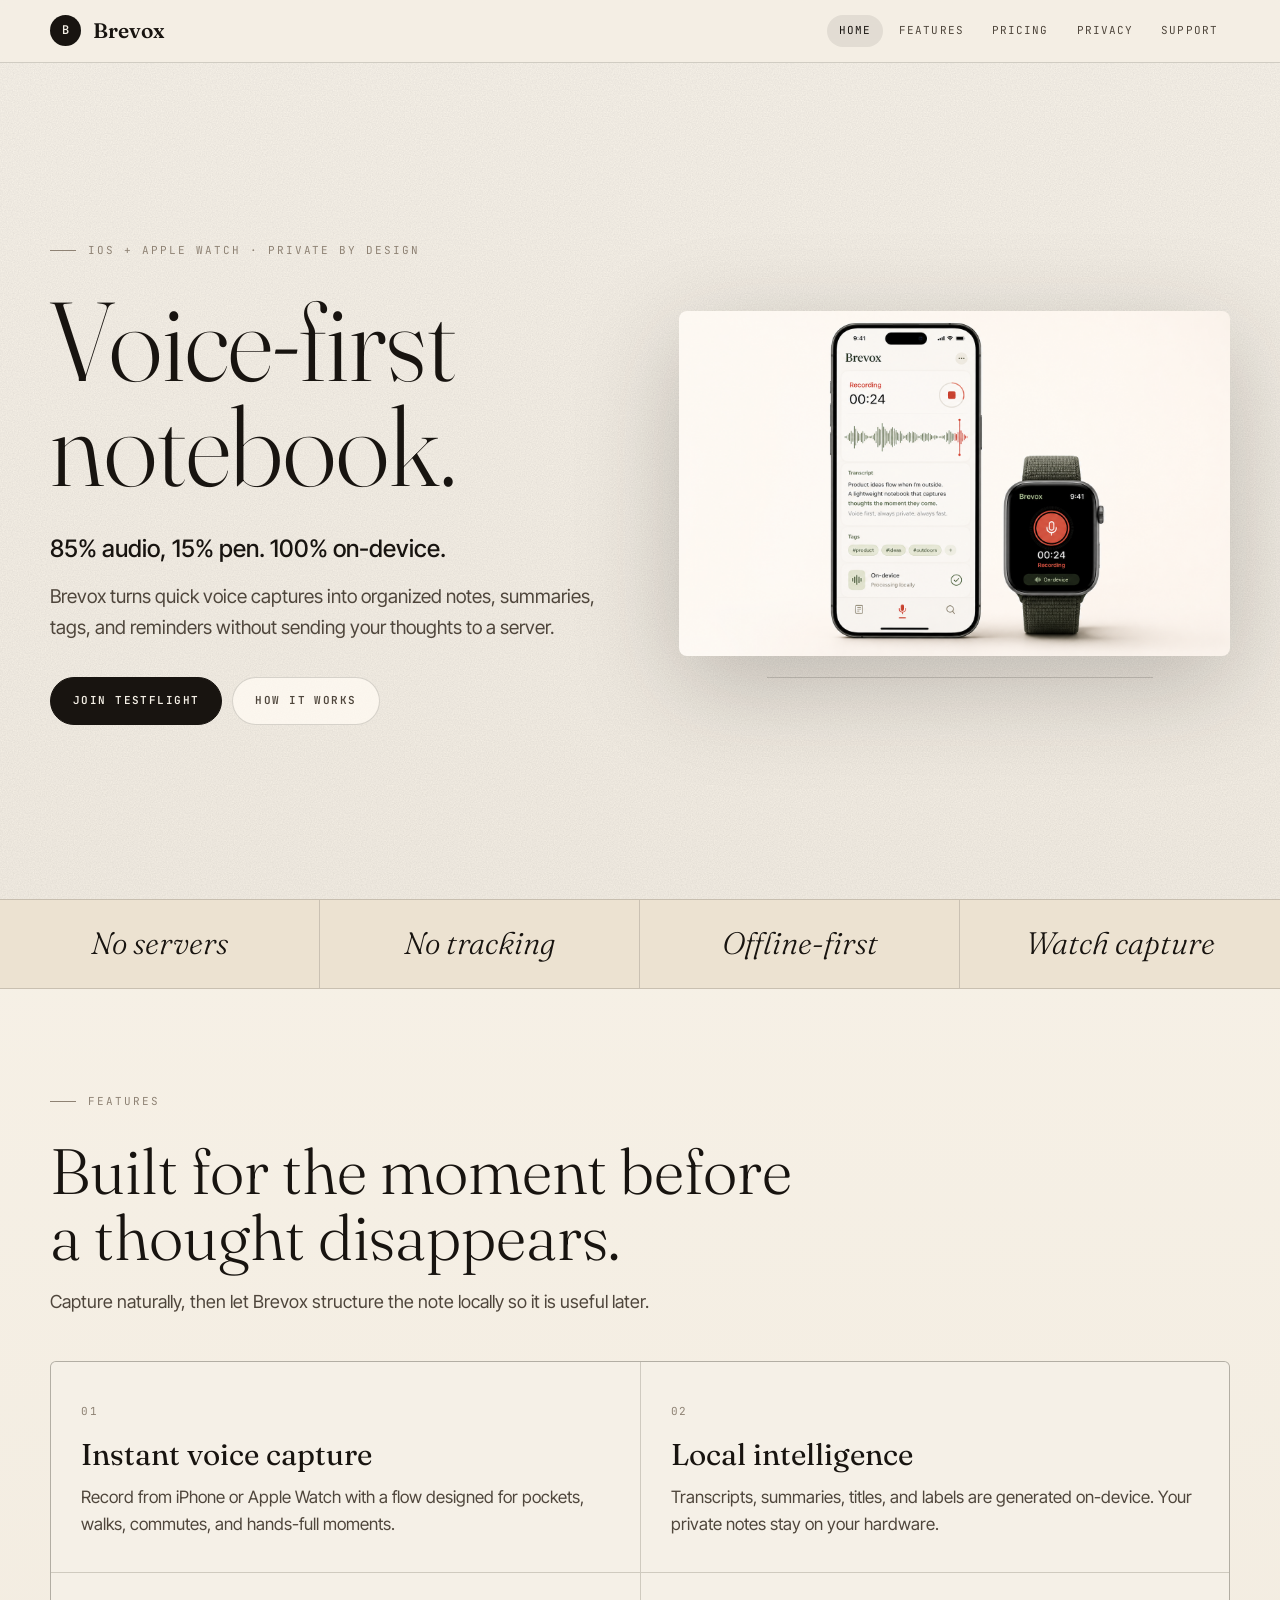
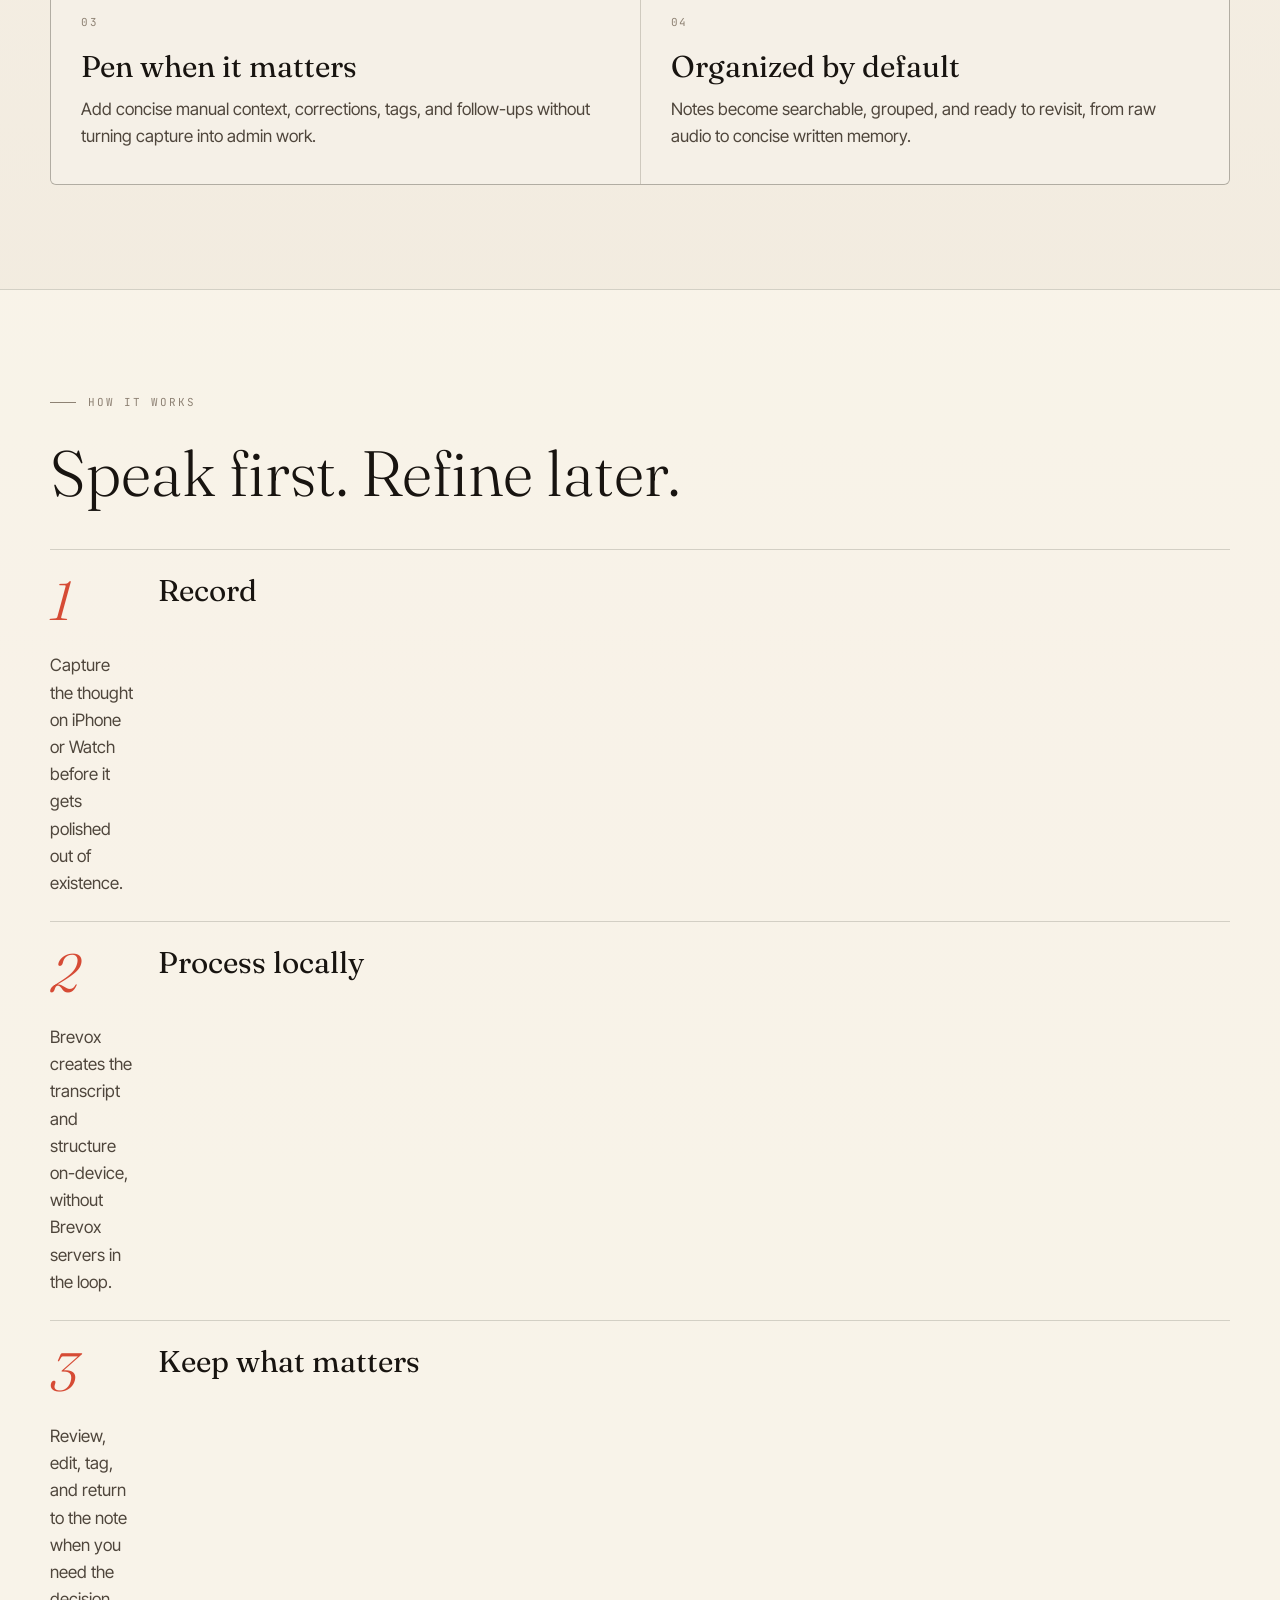
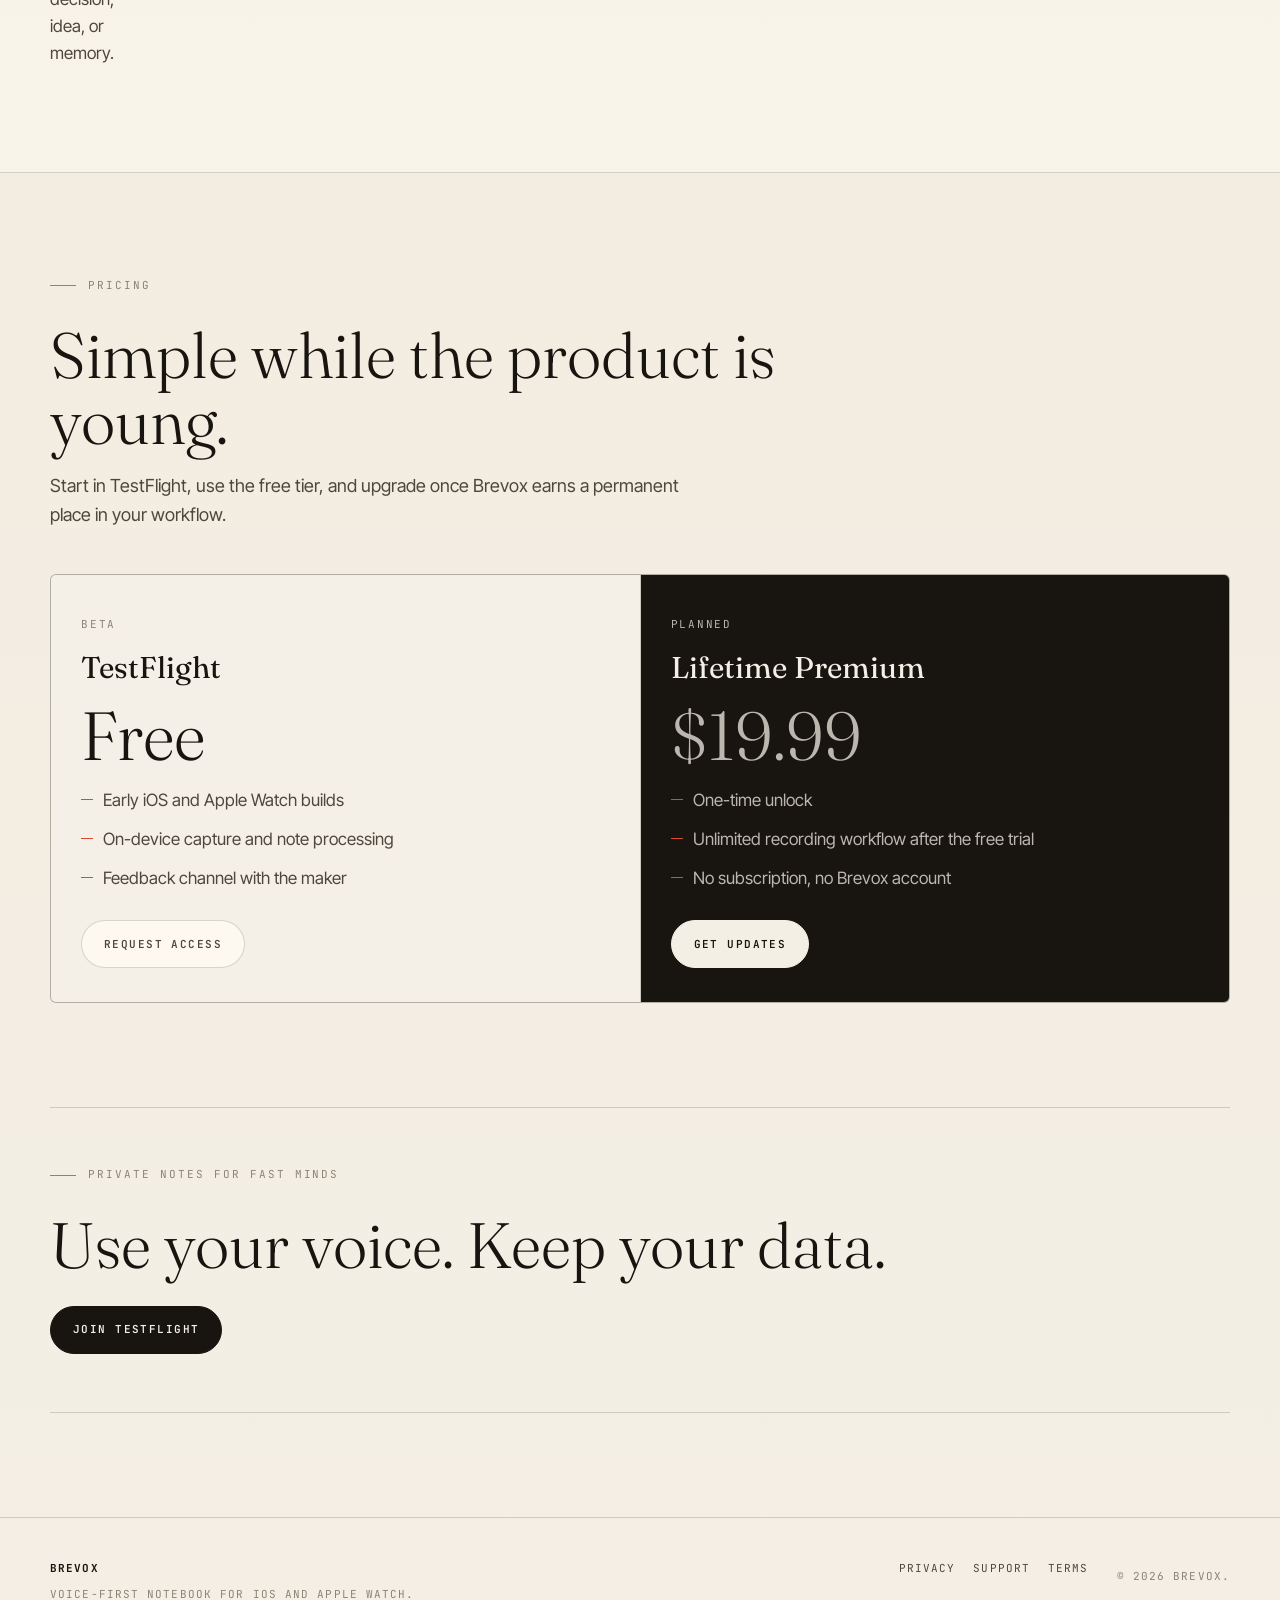
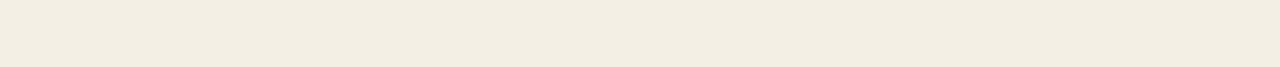
==== index.html @ a5bdf83d "chore(site): initial static landing Add the GitHub Pages landing site for Brevox with home, privacy," ====
<!doctype html>
<html lang="en">
  <head>
    <meta charset="utf-8">
    <meta name="viewport" content="width=device-width, initial-scale=1">
    <title>Brevox - Voice-first notebook</title>
    <meta name="description" content="Brevox is an iOS and Apple Watch voice-first notebook: 85% audio, 15% pen, 100% on-device.">
    <meta property="og:title" content="Brevox - Voice-first notebook">
    <meta property="og:description" content="85% audio, 15% pen. 100% on-device.">
    <meta property="og:type" content="website">
    <meta property="og:image" content="public/images/brevox-device-mockup.png">
    <link rel="stylesheet" href="assets/style.css">
  </head>
  <body>
    <header class="topbar" data-reveal>
      <a class="brand" href="./" aria-label="Brevox home">
        <span class="brand-mark">B</span>
        <span>Brevox</span>
      </a>
      <button class="menu-toggle" type="button" aria-label="Open menu" aria-expanded="false" data-menu-toggle>
        <span></span>
      </button>
      <nav class="topnav" data-nav aria-label="Primary navigation">
        <a class="active" href="./">Home</a>
        <a href="#features">Features</a>
        <a href="#pricing">Pricing</a>
        <a href="privacy/">Privacy</a>
        <a href="support/">Support</a>
      </nav>
    </header>

    <main>
      <section class="hero">
        <div class="hero-copy" data-reveal>
          <p class="eyebrow">iOS + Apple Watch &middot; Private by design</p>
          <h1>Voice-first notebook.</h1>
          <p class="hero-lede">85% audio, 15% pen. 100% on-device.</p>
          <p class="hero-text">Brevox turns quick voice captures into organized notes, summaries, tags, and reminders without sending your thoughts to a server.</p>
          <div class="cta-row">
            <a class="button primary" href="mailto:rrojo.va@gmail.com?subject=Brevox%20TestFlight%20access">Join TestFlight</a>
            <a class="button secondary" href="#how-it-works">How it works</a>
          </div>
        </div>
        <div class="hero-visual" data-reveal>
          <img src="public/images/brevox-device-mockup.png" alt="Brevox iPhone and Apple Watch interface preview">
        </div>
      </section>

      <section class="trust-strip" aria-label="Brevox principles" data-reveal>
        <span>No servers</span>
        <span>No tracking</span>
        <span>Offline-first</span>
        <span>Watch capture</span>
      </section>

      <section class="section" id="features">
        <div class="section-heading" data-reveal>
          <p class="eyebrow">Features</p>
          <h2>Built for the moment before a thought disappears.</h2>
          <p>Capture naturally, then let Brevox structure the note locally so it is useful later.</p>
        </div>
        <div class="feature-grid">
          <article class="feature-card" data-reveal>
            <span class="card-number">01</span>
            <h3>Instant voice capture</h3>
            <p>Record from iPhone or Apple Watch with a flow designed for pockets, walks, commutes, and hands-full moments.</p>
          </article>
          <article class="feature-card" data-reveal>
            <span class="card-number">02</span>
            <h3>Local intelligence</h3>
            <p>Transcripts, summaries, titles, and labels are generated on-device. Your private notes stay on your hardware.</p>
          </article>
          <article class="feature-card" data-reveal>
            <span class="card-number">03</span>
            <h3>Pen when it matters</h3>
            <p>Add concise manual context, corrections, tags, and follow-ups without turning capture into admin work.</p>
          </article>
          <article class="feature-card" data-reveal>
            <span class="card-number">04</span>
            <h3>Organized by default</h3>
            <p>Notes become searchable, grouped, and ready to revisit, from raw audio to concise written memory.</p>
          </article>
        </div>
      </section>

      <section class="section band" id="how-it-works">
        <div class="section-heading" data-reveal>
          <p class="eyebrow">How it works</p>
          <h2>Speak first. Refine later.</h2>
        </div>
        <div class="steps">
          <article class="step" data-reveal>
            <span>1</span>
            <h3>Record</h3>
            <p>Capture the thought on iPhone or Watch before it gets polished out of existence.</p>
          </article>
          <article class="step" data-reveal>
            <span>2</span>
            <h3>Process locally</h3>
            <p>Brevox creates the transcript and structure on-device, without Brevox servers in the loop.</p>
          </article>
          <article class="step" data-reveal>
            <span>3</span>
            <h3>Keep what matters</h3>
            <p>Review, edit, tag, and return to the note when you need the decision, idea, or memory.</p>
          </article>
        </div>
      </section>

      <section class="section pricing-section" id="pricing">
        <div class="section-heading" data-reveal>
          <p class="eyebrow">Pricing</p>
          <h2>Simple while the product is young.</h2>
          <p>Start in TestFlight, use the free tier, and upgrade once Brevox earns a permanent place in your workflow.</p>
        </div>
        <div class="pricing-grid">
          <article class="price-card" data-reveal>
            <p class="plan-label">Beta</p>
            <h3>TestFlight</h3>
            <p class="price">Free</p>
            <ul>
              <li>Early iOS and Apple Watch builds</li>
              <li>On-device capture and note processing</li>
              <li>Feedback channel with the maker</li>
            </ul>
            <a class="button secondary" href="mailto:rrojo.va@gmail.com?subject=Brevox%20TestFlight%20access">Request access</a>
          </article>
          <article class="price-card featured" data-reveal>
            <p class="plan-label">Planned</p>
            <h3>Lifetime Premium</h3>
            <p class="price">$19.99</p>
            <ul>
              <li>One-time unlock</li>
              <li>Unlimited recording workflow after the free trial</li>
              <li>No subscription, no Brevox account</li>
            </ul>
            <a class="button primary" href="mailto:rrojo.va@gmail.com?subject=Brevox%20Premium">Get updates</a>
          </article>
        </div>
      </section>

      <section class="final-cta" data-reveal>
        <p class="eyebrow">Private notes for fast minds</p>
        <h2>Use your voice. Keep your data.</h2>
        <a class="button primary" href="mailto:rrojo.va@gmail.com?subject=Brevox%20TestFlight%20access">Join TestFlight</a>
      </section>
    </main>

    <footer class="footer">
      <div>
        <strong>Brevox</strong>
        <p>Voice-first notebook for iOS and Apple Watch.</p>
      </div>
      <nav aria-label="Footer navigation">
        <a href="privacy/">Privacy</a>
        <a href="support/">Support</a>
        <a href="terms/">Terms</a>
      </nav>
      <p>&copy; 2026 Brevox.</p>
    </footer>

    <script src="assets/site.js"></script>
  </body>
</html>
---- assets/style.css ----
@import url("https://fonts.googleapis.com/css2?family=Fraunces:ital,opsz,wght@0,9..144,300;0,9..144,400;0,9..144,600;1,9..144,400&family=Inter+Tight:wght@300;400;500;600;700&family=JetBrains+Mono:wght@400;600&display=swap");

:root {
  --paper: #f4efe5;
  --paper-2: #e9ddcb;
  --surface: #fffaf2;
  --ink: #181410;
  --ink-soft: #4f463c;
  --ink-faint: #8e8274;
  --rule: rgba(24, 20, 16, 0.16);
  --rule-soft: rgba(24, 20, 16, 0.08);
  --accent: #d64b35;
  --green: #2d7d5b;
  --clay: #8a623d;
  --font-display: "Fraunces", Georgia, serif;
  --font-body: "Inter Tight", system-ui, -apple-system, BlinkMacSystemFont, "Segoe UI", sans-serif;
  --font-mono: "JetBrains Mono", "SF Mono", Menlo, monospace;
}

* {
  box-sizing: border-box;
  margin: 0;
  padding: 0;
}

html {
  scroll-behavior: smooth;
  -webkit-text-size-adjust: 100%;
}

body {
  min-height: 100vh;
  overflow-x: clip;
  background:
    linear-gradient(180deg, rgba(255, 250, 242, 0.52), rgba(233, 221, 203, 0.28) 46%, rgba(244, 239, 229, 0.96)),
    var(--paper);
  color: var(--ink);
  font-family: var(--font-body);
  font-size: 17px;
  line-height: 1.6;
}

body::before {
  content: "";
  position: fixed;
  inset: 0;
  z-index: 0;
  pointer-events: none;
  opacity: 0.24;
  background-image: url("data:image/svg+xml;utf8,<svg xmlns='http://www.w3.org/2000/svg' width='160' height='160'><filter id='n'><feTurbulence type='fractalNoise' baseFrequency='0.82' numOctaves='2' stitchTiles='stitch'/><feColorMatrix values='0 0 0 0 0 0 0 0 0 0 0 0 0 0 0 0 0 0 0.35 0'/></filter><rect width='100%' height='100%' filter='url(%23n)'/></svg>");
  mix-blend-mode: multiply;
}

main,
header,
footer {
  position: relative;
  z-index: 1;
}

a {
  color: inherit;
}

img {
  display: block;
  max-width: 100%;
}

.topbar {
  position: sticky;
  top: 0;
  z-index: 20;
  display: flex;
  align-items: center;
  justify-content: space-between;
  gap: 20px;
  width: 100%;
  border-bottom: 1px solid var(--rule);
  padding: 14px max(24px, calc((100vw - 1180px) / 2));
  background: color-mix(in srgb, var(--paper) 90%, transparent);
  backdrop-filter: blur(14px) saturate(140%);
  -webkit-backdrop-filter: blur(14px) saturate(140%);
}

.brand {
  display: inline-flex;
  align-items: center;
  gap: 12px;
  color: var(--ink);
  font-family: var(--font-display);
  font-size: 21px;
  font-weight: 600;
  letter-spacing: 0;
  text-decoration: none;
}

.brand-mark {
  display: grid;
  width: 31px;
  height: 31px;
  place-items: center;
  border: 1px solid var(--rule);
  border-radius: 50%;
  background: var(--ink);
  color: var(--paper);
  font-family: var(--font-mono);
  font-size: 12px;
  font-weight: 600;
}

.topnav {
  display: flex;
  align-items: center;
  gap: 4px;
  font-family: var(--font-mono);
  font-size: 11px;
  letter-spacing: 0.1em;
  text-transform: uppercase;
}

.topnav a {
  border-radius: 999px;
  color: var(--ink-soft);
  padding: 7px 12px;
  text-decoration: none;
}

.topnav a:hover,
.topnav a.active {
  background: var(--rule-soft);
  color: var(--ink);
}

.menu-toggle {
  display: none;
  width: 44px;
  height: 44px;
  border: 1px solid var(--rule);
  border-radius: 8px;
  background: transparent;
  color: var(--ink);
}

.menu-toggle span,
.menu-toggle::before,
.menu-toggle::after {
  display: block;
  width: 20px;
  height: 2px;
  margin: 4px auto;
  border-radius: 2px;
  background: currentColor;
  content: "";
}

.hero {
  display: grid;
  grid-template-columns: minmax(0, 1.02fr) minmax(320px, 0.98fr);
  align-items: center;
  gap: 56px;
  width: min(1180px, calc(100% - 48px));
  min-height: calc(100vh - 64px);
  margin: 0 auto;
  padding: 76px 0 70px;
}

.hero-copy {
  min-width: 0;
}

.eyebrow {
  display: flex;
  align-items: center;
  gap: 12px;
  margin-bottom: 28px;
  color: var(--ink-faint);
  font-family: var(--font-mono);
  font-size: 11px;
  letter-spacing: 0.18em;
  text-transform: uppercase;
}

.eyebrow::before {
  width: 26px;
  height: 1px;
  background: var(--ink-faint);
  content: "";
}

h1,
.legal-hero h1 {
  max-width: 11ch;
  color: var(--ink);
  font-family: var(--font-display);
  font-size: 112px;
  font-weight: 300;
  letter-spacing: 0;
  line-height: 0.94;
}

.hero-lede {
  max-width: 650px;
  margin-top: 34px;
  color: var(--ink);
  font-size: 24px;
  font-weight: 500;
  line-height: 1.42;
}

.hero-text {
  max-width: 620px;
  margin-top: 16px;
  color: var(--ink-soft);
  font-size: 19px;
}

.cta-row {
  display: flex;
  flex-wrap: wrap;
  gap: 10px;
  margin-top: 34px;
}

.button {
  display: inline-flex;
  align-items: center;
  justify-content: center;
  min-height: 48px;
  border: 1px solid var(--rule);
  border-radius: 999px;
  padding: 13px 22px;
  font-family: var(--font-mono);
  font-size: 11px;
  font-weight: 600;
  letter-spacing: 0.13em;
  text-decoration: none;
  text-transform: uppercase;
  transition: transform 0.2s ease, background 0.2s ease, color 0.2s ease;
}

.button:hover {
  transform: translateY(-2px);
}

.button.primary {
  border-color: var(--ink);
  background: var(--ink);
  color: var(--paper);
}

.button.secondary {
  background: color-mix(in srgb, var(--surface) 78%, transparent);
  color: var(--ink-soft);
}

.hero-visual {
  position: relative;
  min-width: 0;
}

.hero-visual::before {
  content: "";
  position: absolute;
  inset: auto 14% -22px 16%;
  height: 1px;
  background: var(--rule);
}

.hero-visual img {
  width: 100%;
  border-radius: 8px;
  filter: drop-shadow(0 28px 50px rgba(24, 20, 16, 0.22));
}

.trust-strip {
  display: grid;
  grid-template-columns: repeat(4, 1fr);
  border-top: 1px solid var(--rule);
  border-bottom: 1px solid var(--rule);
  background: color-mix(in srgb, var(--paper-2) 76%, transparent);
}

.trust-strip span {
  min-height: 88px;
  border-right: 1px solid var(--rule);
  display: grid;
  place-items: center;
  color: var(--ink);
  font-family: var(--font-display);
  font-size: 31px;
  font-style: italic;
  font-weight: 300;
}

.trust-strip span:last-child {
  border-right: 0;
}

.section {
  width: min(1180px, calc(100% - 48px));
  margin: 0 auto;
  padding: 104px 0;
}

.band {
  width: 100%;
  border-top: 1px solid var(--rule);
  border-bottom: 1px solid var(--rule);
  padding-right: max(24px, calc((100vw - 1180px) / 2));
  padding-left: max(24px, calc((100vw - 1180px) / 2));
  background: rgba(255, 250, 242, 0.48);
}

.section-heading {
  max-width: 760px;
  margin-bottom: 44px;
}

.section-heading h2,
.final-cta h2 {
  font-family: var(--font-display);
  font-size: 64px;
  font-weight: 300;
  letter-spacing: 0;
  line-height: 1.03;
}

.section-heading p:not(.eyebrow) {
  max-width: 660px;
  margin-top: 18px;
  color: var(--ink-soft);
  font-size: 18px;
}

.feature-grid,
.pricing-grid {
  display: grid;
  grid-template-columns: repeat(2, 1fr);
  gap: 1px;
  border: 1px solid var(--rule);
  border-radius: 6px;
  background: var(--rule);
  overflow: hidden;
}

.feature-card,
.price-card {
  min-width: 0;
  background: color-mix(in srgb, var(--paper) 92%, white);
  padding: 34px 30px;
}

.feature-card:hover,
.price-card:hover {
  background: var(--surface);
}

.card-number,
.plan-label {
  display: inline-block;
  margin-bottom: 18px;
  color: var(--ink-faint);
  font-family: var(--font-mono);
  font-size: 11px;
  letter-spacing: 0.16em;
  text-transform: uppercase;
}

.feature-card h3,
.price-card h3,
.step h3,
.faq-list h2 {
  margin-bottom: 12px;
  font-family: var(--font-display);
  font-size: 30px;
  font-weight: 400;
  letter-spacing: 0;
  line-height: 1.12;
}

.feature-card p,
.price-card li,
.step p,
.faq-list p,
.legal-content p {
  color: var(--ink-soft);
}

.steps {
  display: grid;
  gap: 24px;
}

.step {
  display: grid;
  grid-template-columns: 84px minmax(0, 1fr);
  gap: 24px;
  border-top: 1px solid var(--rule);
  padding-top: 24px;
}

.step > span {
  color: var(--accent);
  font-family: var(--font-display);
  font-size: 54px;
  font-style: italic;
  font-weight: 300;
  line-height: 1;
}

.price-card.featured {
  background: var(--ink);
  color: var(--paper);
}

.price-card.featured p,
.price-card.featured li {
  color: color-mix(in srgb, var(--paper) 74%, transparent);
}

.price-card.featured .button.primary {
  border-color: var(--paper);
  background: var(--paper);
  color: var(--ink);
}

.price {
  margin: 16px 0 18px;
  font-family: var(--font-display);
  font-size: 68px;
  font-weight: 300;
  letter-spacing: 0;
  line-height: 1;
}

.price-card ul {
  display: grid;
  gap: 12px;
  margin: 0 0 28px;
  list-style: none;
}

.price-card li {
  position: relative;
  padding-left: 22px;
}

.price-card li::before {
  content: "";
  position: absolute;
  top: 0.72em;
  left: 0;
  width: 12px;
  height: 1px;
  background: var(--accent);
}

.final-cta {
  width: min(1180px, calc(100% - 48px));
  margin: 0 auto 104px;
  border-top: 1px solid var(--rule);
  border-bottom: 1px solid var(--rule);
  padding: 58px 0;
}

.final-cta .button {
  margin-top: 28px;
}

.legal-page {
  width: min(900px, calc(100% - 48px));
  margin: 0 auto;
  padding: 84px 0 110px;
}

.legal-hero {
  padding-bottom: 54px;
  border-bottom: 1px solid var(--rule);
}

.legal-hero h1 {
  max-width: 12ch;
  font-size: 74px;
}

.legal-hero p:not(.eyebrow) {
  max-width: 680px;
  margin-top: 24px;
  color: var(--ink-soft);
  font-size: 19px;
}

.legal-hero .button {
  margin-top: 30px;
}

.legal-content,
.faq-list {
  padding-top: 30px;
}

.legal-content h2 {
  margin: 42px 0 12px;
  font-family: var(--font-display);
  font-size: 31px;
  font-weight: 400;
  letter-spacing: 0;
}

.legal-content p {
  margin-bottom: 14px;
}

.faq-list {
  display: grid;
  gap: 1px;
  border: 1px solid var(--rule);
  border-radius: 6px;
  background: var(--rule);
  overflow: hidden;
}

.faq-list article {
  background: color-mix(in srgb, var(--paper) 92%, white);
  padding: 30px;
}

.footer {
  display: grid;
  grid-template-columns: minmax(0, 1fr) auto auto;
  align-items: start;
  gap: 28px;
  border-top: 1px solid var(--rule);
  padding: 42px max(24px, calc((100vw - 1180px) / 2)) 64px;
  color: var(--ink-faint);
  font-family: var(--font-mono);
  font-size: 11px;
  letter-spacing: 0.1em;
  text-transform: uppercase;
}

.footer strong {
  color: var(--ink);
}

.footer p {
  margin-top: 8px;
}

.footer nav {
  display: flex;
  flex-wrap: wrap;
  gap: 18px;
}

.footer a {
  color: var(--ink-soft);
  text-decoration: none;
}

.footer a:hover {
  color: var(--accent);
}

[data-reveal] {
  opacity: 0;
  transform: translateY(22px);
  transition: opacity 0.75s ease, transform 0.75s ease;
}

[data-reveal].visible {
  opacity: 1;
  transform: translateY(0);
}

@media (max-width: 980px) {
  h1 {
    font-size: 82px;
  }

  .hero {
    grid-template-columns: 1fr;
    min-height: auto;
    padding-top: 58px;
  }

  .hero-visual {
    max-width: 720px;
  }

  .section-heading h2,
  .final-cta h2 {
    font-size: 52px;
  }

  .trust-strip {
    grid-template-columns: repeat(2, 1fr);
  }

  .trust-strip span:nth-child(2) {
    border-right: 0;
  }

  .trust-strip span:nth-child(-n + 2) {
    border-bottom: 1px solid var(--rule);
  }

  .footer {
    grid-template-columns: 1fr;
  }
}

@media (max-width: 760px) {
  body {
    font-size: 16px;
  }

  .topbar {
    padding-right: 16px;
    padding-left: 16px;
  }

  .menu-toggle {
    display: block;
  }

  .topnav {
    position: fixed;
    inset: 62px 0 auto;
    display: none;
    flex-direction: column;
    align-items: stretch;
    border-bottom: 1px solid var(--rule);
    background: color-mix(in srgb, var(--paper) 96%, transparent);
    padding: 12px 24px 22px;
    backdrop-filter: blur(20px);
    -webkit-backdrop-filter: blur(20px);
  }

  .topnav.open {
    display: flex;
  }

  .topnav a {
    border-radius: 0;
    border-bottom: 1px solid var(--rule-soft);
    padding: 16px 0;
  }

  .hero,
  .section,
  .final-cta,
  .legal-page {
    width: min(100% - 32px, 1180px);
  }

  .hero {
    gap: 40px;
    padding-bottom: 58px;
  }

  h1,
  .legal-hero h1 {
    max-width: 100%;
    font-size: 56px;
  }

  .hero-lede {
    font-size: 21px;
  }

  .section,
  .band {
    padding-top: 72px;
    padding-bottom: 72px;
  }

  .section-heading h2,
  .final-cta h2 {
    font-size: 42px;
  }

  .feature-grid,
  .pricing-grid {
    grid-template-columns: 1fr;
  }

  .step {
    grid-template-columns: 1fr;
    gap: 12px;
  }

  .button {
    width: 100%;
  }
}

@media (max-width: 520px) {
  .feature-card,
  .price-card,
  .faq-list article {
    padding: 26px 22px;
  }

  .trust-strip {
    grid-template-columns: 1fr;
  }

  .trust-strip span {
    min-height: 72px;
    border-right: 0;
    border-bottom: 1px solid var(--rule);
    font-size: 27px;
  }

  .trust-strip span:last-child {
    border-bottom: 0;
  }

  .price {
    font-size: 54px;
  }
}

@media (prefers-reduced-motion: reduce) {
  *,
  *::before,
  *::after {
    animation: none !important;
    scroll-behavior: auto !important;
    transition-duration: 0.01ms !important;
  }

  [data-reveal] {
    opacity: 1;
    transform: none;
  }
}
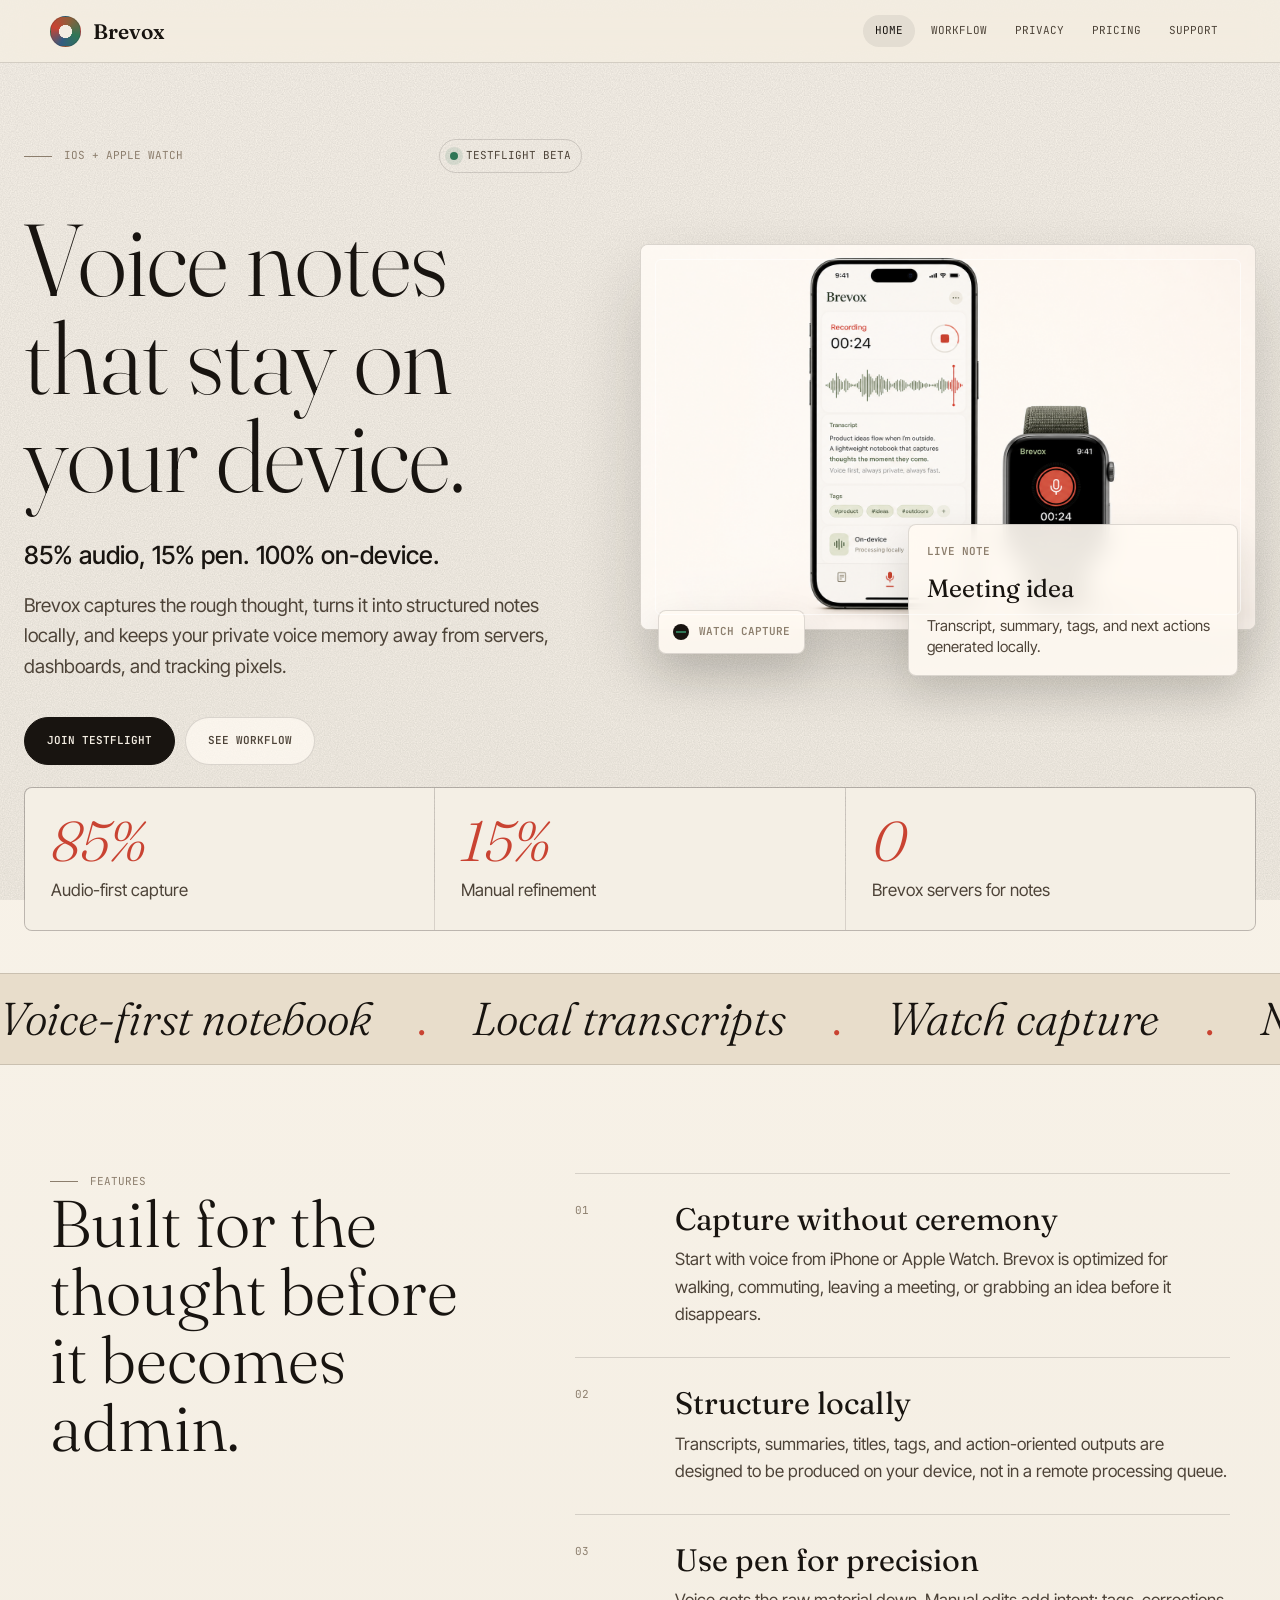
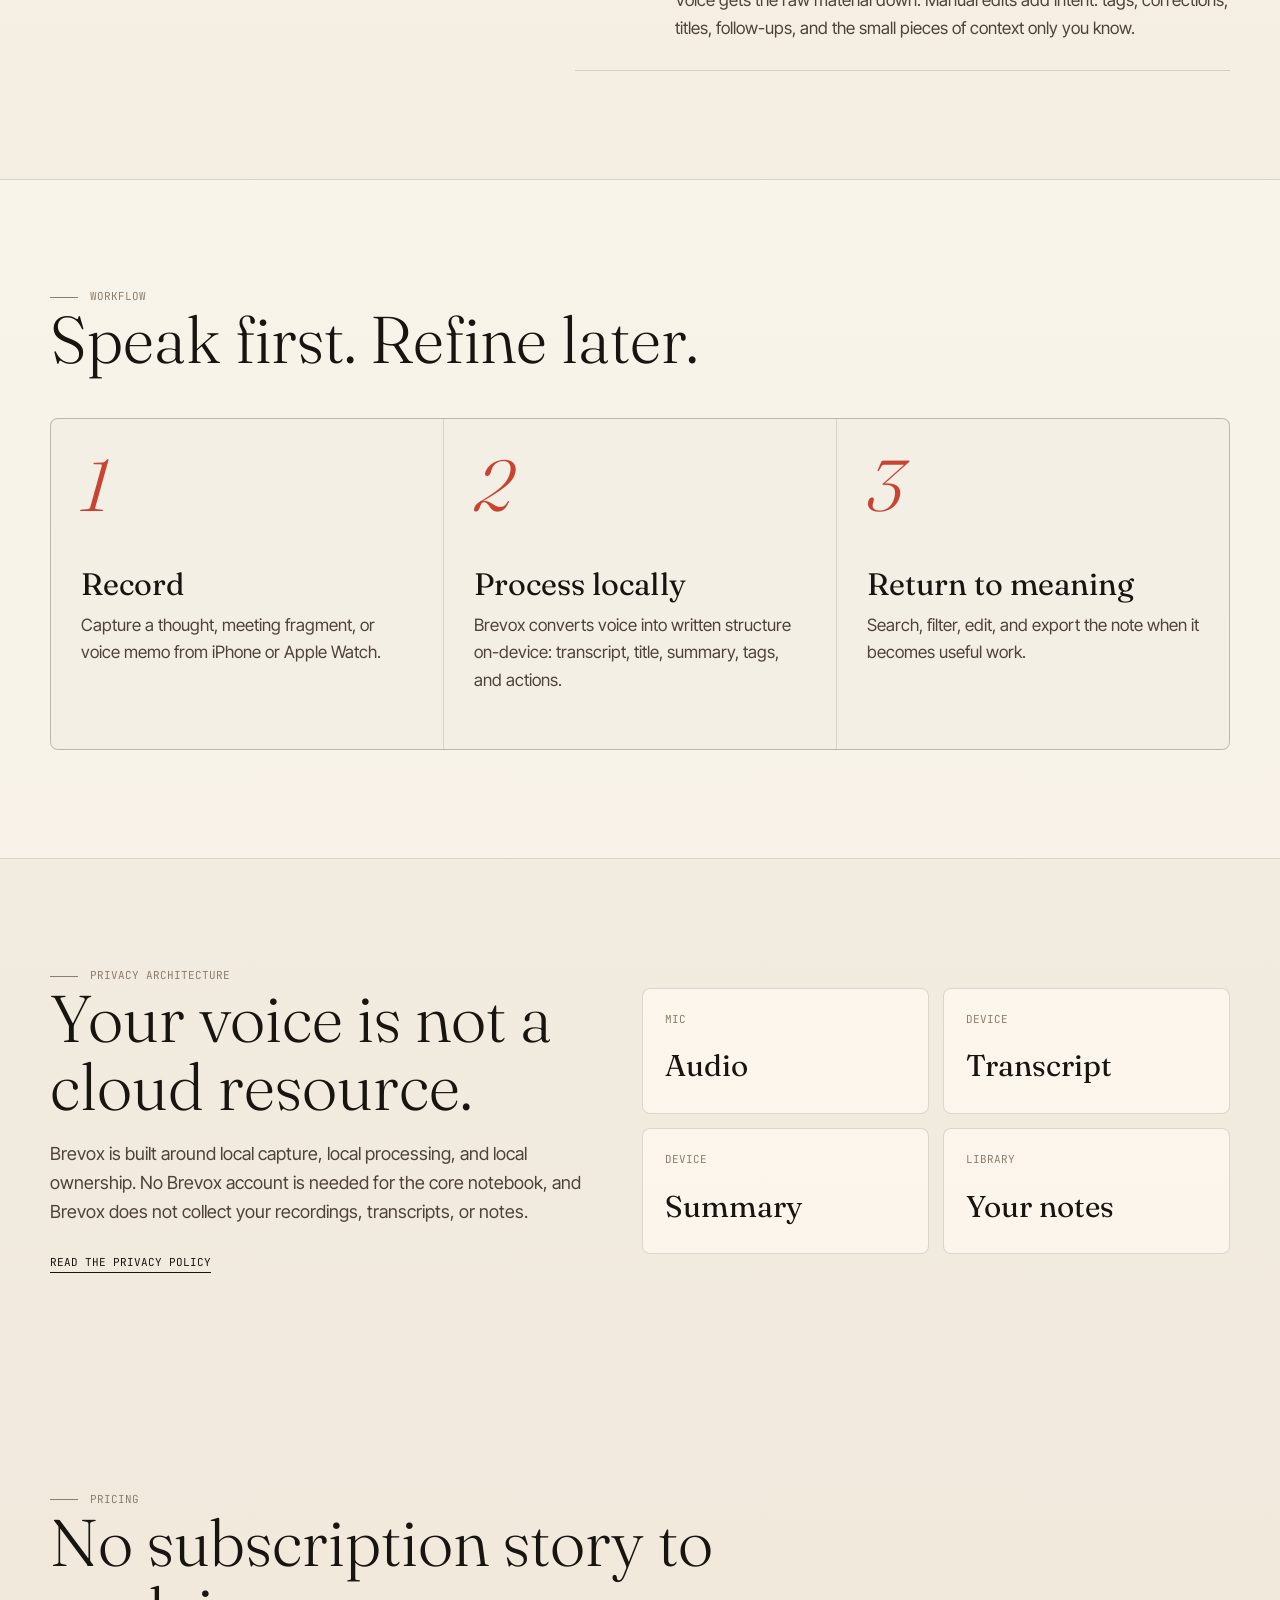
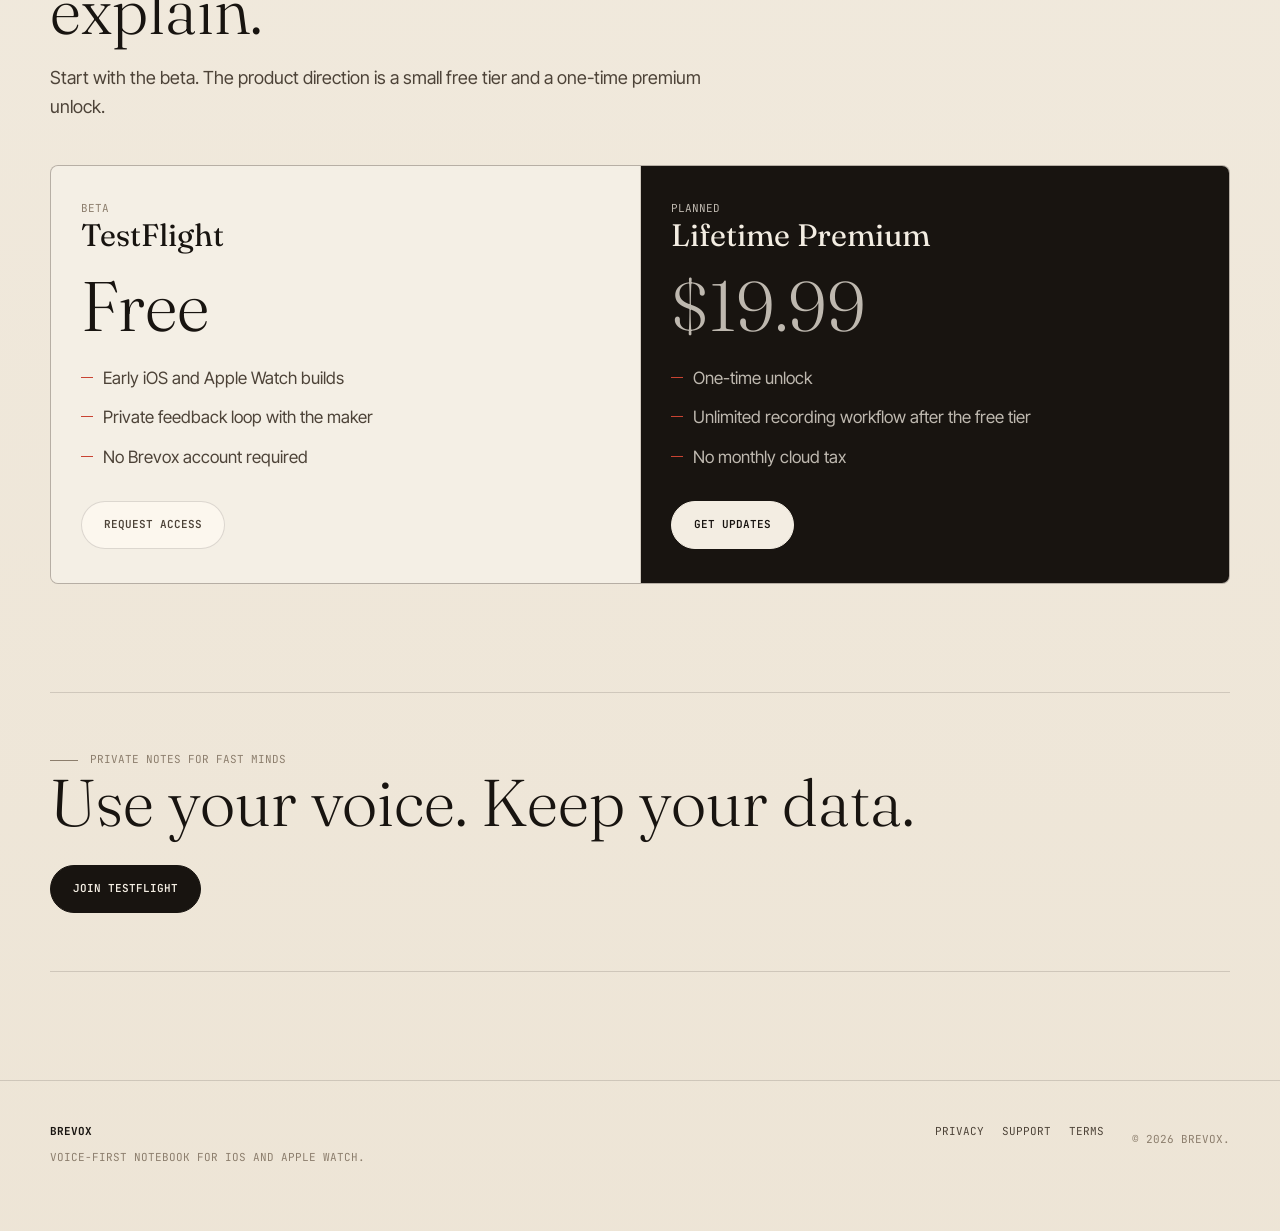
==== commit 0fea2fd4: "feat(site): deepen landing polish Rework the home page with a stronger product hero, editorial secti" ====
--- a/index.html
+++ b/index.html
@@ -3,10 +3,10 @@
   <head>
     <meta charset="utf-8">
     <meta name="viewport" content="width=device-width, initial-scale=1">
-    <title>Brevox - Voice-first notebook</title>
+    <title>Brevox - Private voice memory</title>
     <meta name="description" content="Brevox is an iOS and Apple Watch voice-first notebook: 85% audio, 15% pen, 100% on-device.">
-    <meta property="og:title" content="Brevox - Voice-first notebook">
-    <meta property="og:description" content="85% audio, 15% pen. 100% on-device.">
+    <meta property="og:title" content="Brevox - Private voice memory">
+    <meta property="og:description" content="Voice-first notebook. 85% audio, 15% pen. 100% on-device.">
     <meta property="og:type" content="website">
     <meta property="og:image" content="public/images/brevox-device-mockup.png">
     <link rel="stylesheet" href="assets/style.css">
@@ -22,96 +22,166 @@
       </button>
       <nav class="topnav" data-nav aria-label="Primary navigation">
         <a class="active" href="./">Home</a>
-        <a href="#features">Features</a>
+        <a href="#workflow">Workflow</a>
+        <a href="#privacy">Privacy</a>
         <a href="#pricing">Pricing</a>
-        <a href="privacy/">Privacy</a>
         <a href="support/">Support</a>
       </nav>
     </header>
 
     <main>
-      <section class="hero">
-        <div class="hero-copy" data-reveal>
-          <p class="eyebrow">iOS + Apple Watch &middot; Private by design</p>
-          <h1>Voice-first notebook.</h1>
-          <p class="hero-lede">85% audio, 15% pen. 100% on-device.</p>
-          <p class="hero-text">Brevox turns quick voice captures into organized notes, summaries, tags, and reminders without sending your thoughts to a server.</p>
-          <div class="cta-row">
-            <a class="button primary" href="mailto:rrojo.va@gmail.com?subject=Brevox%20TestFlight%20access">Join TestFlight</a>
-            <a class="button secondary" href="#how-it-works">How it works</a>
-          </div>
-        </div>
-        <div class="hero-visual" data-reveal>
-          <img src="public/images/brevox-device-mockup.png" alt="Brevox iPhone and Apple Watch interface preview">
-        </div>
-      </section>
-
-      <section class="trust-strip" aria-label="Brevox principles" data-reveal>
-        <span>No servers</span>
-        <span>No tracking</span>
-        <span>Offline-first</span>
-        <span>Watch capture</span>
-      </section>
-
-      <section class="section" id="features">
+      <section class="cinema">
+        <div class="cinema-grid">
+          <div class="hero-copy" data-reveal>
+            <div class="eyebrow-row">
+              <p class="eyebrow">iOS + Apple Watch</p>
+              <p class="status-pill"><span></span>TestFlight beta</p>
+            </div>
+            <h1>Voice notes that stay on your device.</h1>
+            <p class="hero-lede">85% audio, 15% pen. 100% on-device.</p>
+            <p class="hero-text">Brevox captures the rough thought, turns it into structured notes locally, and keeps your private voice memory away from servers, dashboards, and tracking pixels.</p>
+            <div class="hero-actions">
+              <a class="button primary" href="mailto:rrojo.va@gmail.com?subject=Brevox%20TestFlight%20access">Join TestFlight</a>
+              <a class="button secondary" href="#workflow">See workflow</a>
+            </div>
+          </div>
+
+          <div class="product-stage" data-reveal aria-label="Brevox product preview">
+            <div class="device-shell">
+              <img src="public/images/brevox-device-mockup.png" alt="Brevox iPhone and Apple Watch interface preview">
+            </div>
+            <div class="live-note">
+              <p>Live note</p>
+              <strong>Meeting idea</strong>
+              <span>Transcript, summary, tags, and next actions generated locally.</span>
+            </div>
+            <div class="watch-chip">
+              <span></span>
+              <strong>Watch capture</strong>
+            </div>
+          </div>
+        </div>
+
+        <div class="hero-metrics" data-reveal aria-label="Brevox core principles">
+          <article>
+            <strong>85%</strong>
+            <span>Audio-first capture</span>
+          </article>
+          <article>
+            <strong>15%</strong>
+            <span>Manual refinement</span>
+          </article>
+          <article>
+            <strong>0</strong>
+            <span>Brevox servers for notes</span>
+          </article>
+        </div>
+      </section>
+
+      <section class="marquee-section" aria-label="Brevox capabilities">
+        <div class="marquee">
+          <span>Voice-first notebook</span>
+          <span>Local transcripts</span>
+          <span>Watch capture</span>
+          <span>No tracking</span>
+          <span>Lifetime unlock</span>
+          <span>Voice-first notebook</span>
+          <span>Local transcripts</span>
+          <span>Watch capture</span>
+          <span>No tracking</span>
+          <span>Lifetime unlock</span>
+        </div>
+      </section>
+
+      <section class="section split" id="features">
         <div class="section-heading" data-reveal>
           <p class="eyebrow">Features</p>
-          <h2>Built for the moment before a thought disappears.</h2>
-          <p>Capture naturally, then let Brevox structure the note locally so it is useful later.</p>
-        </div>
-        <div class="feature-grid">
-          <article class="feature-card" data-reveal>
-            <span class="card-number">01</span>
-            <h3>Instant voice capture</h3>
-            <p>Record from iPhone or Apple Watch with a flow designed for pockets, walks, commutes, and hands-full moments.</p>
-          </article>
-          <article class="feature-card" data-reveal>
-            <span class="card-number">02</span>
-            <h3>Local intelligence</h3>
-            <p>Transcripts, summaries, titles, and labels are generated on-device. Your private notes stay on your hardware.</p>
-          </article>
-          <article class="feature-card" data-reveal>
-            <span class="card-number">03</span>
-            <h3>Pen when it matters</h3>
-            <p>Add concise manual context, corrections, tags, and follow-ups without turning capture into admin work.</p>
-          </article>
-          <article class="feature-card" data-reveal>
-            <span class="card-number">04</span>
-            <h3>Organized by default</h3>
-            <p>Notes become searchable, grouped, and ready to revisit, from raw audio to concise written memory.</p>
-          </article>
-        </div>
-      </section>
-
-      <section class="section band" id="how-it-works">
-        <div class="section-heading" data-reveal>
-          <p class="eyebrow">How it works</p>
+          <h2>Built for the thought before it becomes admin.</h2>
+        </div>
+        <div class="feature-stack">
+          <article class="feature-line" data-reveal>
+            <span>01</span>
+            <div>
+              <h3>Capture without ceremony</h3>
+              <p>Start with voice from iPhone or Apple Watch. Brevox is optimized for walking, commuting, leaving a meeting, or grabbing an idea before it disappears.</p>
+            </div>
+          </article>
+          <article class="feature-line" data-reveal>
+            <span>02</span>
+            <div>
+              <h3>Structure locally</h3>
+              <p>Transcripts, summaries, titles, tags, and action-oriented outputs are designed to be produced on your device, not in a remote processing queue.</p>
+            </div>
+          </article>
+          <article class="feature-line" data-reveal>
+            <span>03</span>
+            <div>
+              <h3>Use pen for precision</h3>
+              <p>Voice gets the raw material down. Manual edits add intent: tags, corrections, titles, follow-ups, and the small pieces of context only you know.</p>
+            </div>
+          </article>
+        </div>
+      </section>
+
+      <section class="section workflow" id="workflow">
+        <div class="section-heading wide" data-reveal>
+          <p class="eyebrow">Workflow</p>
           <h2>Speak first. Refine later.</h2>
         </div>
-        <div class="steps">
-          <article class="step" data-reveal>
-            <span>1</span>
+        <div class="workflow-grid">
+          <article class="workflow-card" data-reveal>
+            <span class="workflow-number">1</span>
             <h3>Record</h3>
-            <p>Capture the thought on iPhone or Watch before it gets polished out of existence.</p>
-          </article>
-          <article class="step" data-reveal>
-            <span>2</span>
+            <p>Capture a thought, meeting fragment, or voice memo from iPhone or Apple Watch.</p>
+          </article>
+          <article class="workflow-card" data-reveal>
+            <span class="workflow-number">2</span>
             <h3>Process locally</h3>
-            <p>Brevox creates the transcript and structure on-device, without Brevox servers in the loop.</p>
-          </article>
-          <article class="step" data-reveal>
-            <span>3</span>
-            <h3>Keep what matters</h3>
-            <p>Review, edit, tag, and return to the note when you need the decision, idea, or memory.</p>
-          </article>
+            <p>Brevox converts voice into written structure on-device: transcript, title, summary, tags, and actions.</p>
+          </article>
+          <article class="workflow-card" data-reveal>
+            <span class="workflow-number">3</span>
+            <h3>Return to meaning</h3>
+            <p>Search, filter, edit, and export the note when it becomes useful work.</p>
+          </article>
+        </div>
+      </section>
+
+      <section class="privacy-band" id="privacy">
+        <div class="privacy-copy" data-reveal>
+          <p class="eyebrow">Privacy architecture</p>
+          <h2>Your voice is not a cloud resource.</h2>
+          <p>Brevox is built around local capture, local processing, and local ownership. No Brevox account is needed for the core notebook, and Brevox does not collect your recordings, transcripts, or notes.</p>
+          <a class="text-link" href="privacy/">Read the privacy policy</a>
+        </div>
+        <div class="privacy-flow" data-reveal aria-label="On-device processing flow">
+          <div class="flow-item">
+            <span>Mic</span>
+            <strong>Audio</strong>
+          </div>
+          <div class="flow-arrow">to</div>
+          <div class="flow-item">
+            <span>Device</span>
+            <strong>Transcript</strong>
+          </div>
+          <div class="flow-arrow">to</div>
+          <div class="flow-item">
+            <span>Device</span>
+            <strong>Summary</strong>
+          </div>
+          <div class="flow-arrow">to</div>
+          <div class="flow-item">
+            <span>Library</span>
+            <strong>Your notes</strong>
+          </div>
         </div>
       </section>
 
       <section class="section pricing-section" id="pricing">
         <div class="section-heading" data-reveal>
           <p class="eyebrow">Pricing</p>
-          <h2>Simple while the product is young.</h2>
-          <p>Start in TestFlight, use the free tier, and upgrade once Brevox earns a permanent place in your workflow.</p>
+          <h2>No subscription story to explain.</h2>
+          <p>Start with the beta. The product direction is a small free tier and a one-time premium unlock.</p>
         </div>
         <div class="pricing-grid">
           <article class="price-card" data-reveal>
@@ -120,8 +190,8 @@
             <p class="price">Free</p>
             <ul>
               <li>Early iOS and Apple Watch builds</li>
-              <li>On-device capture and note processing</li>
-              <li>Feedback channel with the maker</li>
+              <li>Private feedback loop with the maker</li>
+              <li>No Brevox account required</li>
             </ul>
             <a class="button secondary" href="mailto:rrojo.va@gmail.com?subject=Brevox%20TestFlight%20access">Request access</a>
           </article>
@@ -131,8 +201,8 @@
             <p class="price">$19.99</p>
             <ul>
               <li>One-time unlock</li>
-              <li>Unlimited recording workflow after the free trial</li>
-              <li>No subscription, no Brevox account</li>
+              <li>Unlimited recording workflow after the free tier</li>
+              <li>No monthly cloud tax</li>
             </ul>
             <a class="button primary" href="mailto:rrojo.va@gmail.com?subject=Brevox%20Premium">Get updates</a>
           </article>
--- a/assets/style.css
+++ b/assets/style.css
@@ -1,17 +1,19 @@
 @import url("https://fonts.googleapis.com/css2?family=Fraunces:ital,opsz,wght@0,9..144,300;0,9..144,400;0,9..144,600;1,9..144,400&family=Inter+Tight:wght@300;400;500;600;700&family=JetBrains+Mono:wght@400;600&display=swap");
 
 :root {
-  --paper: #f4efe5;
-  --paper-2: #e9ddcb;
+  --paper: #f3ede2;
+  --paper-deep: #e8ddcb;
   --surface: #fffaf2;
   --ink: #181410;
-  --ink-soft: #4f463c;
-  --ink-faint: #8e8274;
-  --rule: rgba(24, 20, 16, 0.16);
-  --rule-soft: rgba(24, 20, 16, 0.08);
-  --accent: #d64b35;
-  --green: #2d7d5b;
-  --clay: #8a623d;
+  --ink-soft: #4d4338;
+  --ink-faint: #8c7e6d;
+  --rule: rgba(24, 20, 16, 0.14);
+  --rule-soft: rgba(24, 20, 16, 0.07);
+  --accent: #c94332;
+  --green: #2f7656;
+  --blue: #335c81;
+  --clay: #8c603b;
+  --shadow: 0 34px 70px rgba(24, 20, 16, 0.18);
   --font-display: "Fraunces", Georgia, serif;
   --font-body: "Inter Tight", system-ui, -apple-system, BlinkMacSystemFont, "Segoe UI", sans-serif;
   --font-mono: "JetBrains Mono", "SF Mono", Menlo, monospace;
@@ -24,20 +26,22 @@
 }
 
 html {
+  max-width: 100%;
   scroll-behavior: smooth;
   -webkit-text-size-adjust: 100%;
 }
 
 body {
+  max-width: 100%;
   min-height: 100vh;
   overflow-x: clip;
   background:
-    linear-gradient(180deg, rgba(255, 250, 242, 0.52), rgba(233, 221, 203, 0.28) 46%, rgba(244, 239, 229, 0.96)),
+    linear-gradient(180deg, rgba(255, 250, 242, 0.66), rgba(243, 237, 226, 0.94) 44%, rgba(232, 221, 203, 0.52)),
     var(--paper);
   color: var(--ink);
   font-family: var(--font-body);
   font-size: 17px;
-  line-height: 1.6;
+  line-height: 1.62;
 }
 
 body::before {
@@ -46,8 +50,8 @@
   inset: 0;
   z-index: 0;
   pointer-events: none;
-  opacity: 0.24;
-  background-image: url("data:image/svg+xml;utf8,<svg xmlns='http://www.w3.org/2000/svg' width='160' height='160'><filter id='n'><feTurbulence type='fractalNoise' baseFrequency='0.82' numOctaves='2' stitchTiles='stitch'/><feColorMatrix values='0 0 0 0 0 0 0 0 0 0 0 0 0 0 0 0 0 0 0.35 0'/></filter><rect width='100%' height='100%' filter='url(%23n)'/></svg>");
+  opacity: 0.28;
+  background-image: url("data:image/svg+xml;utf8,<svg xmlns='http://www.w3.org/2000/svg' width='160' height='160'><filter id='n'><feTurbulence type='fractalNoise' baseFrequency='0.86' numOctaves='2' stitchTiles='stitch'/><feColorMatrix values='0 0 0 0 0 0 0 0 0 0 0 0 0 0 0 0 0 0 0.42 0'/></filter><rect width='100%' height='100%' filter='url(%23n)'/></svg>");
   mix-blend-mode: multiply;
 }
 
@@ -78,9 +82,9 @@
   width: 100%;
   border-bottom: 1px solid var(--rule);
   padding: 14px max(24px, calc((100vw - 1180px) / 2));
-  background: color-mix(in srgb, var(--paper) 90%, transparent);
-  backdrop-filter: blur(14px) saturate(140%);
-  -webkit-backdrop-filter: blur(14px) saturate(140%);
+  background: color-mix(in srgb, var(--paper) 84%, transparent);
+  backdrop-filter: blur(14px) saturate(145%);
+  -webkit-backdrop-filter: blur(14px) saturate(145%);
 }
 
 .brand {
@@ -102,11 +106,12 @@
   place-items: center;
   border: 1px solid var(--rule);
   border-radius: 50%;
-  background: var(--ink);
-  color: var(--paper);
+  background:
+    radial-gradient(circle at center, var(--paper) 0 31%, transparent 33%),
+    conic-gradient(from -70deg, var(--accent), var(--clay), var(--green), var(--blue), var(--accent));
+  color: transparent;
   font-family: var(--font-mono);
-  font-size: 12px;
-  font-weight: 600;
+  font-size: 1px;
 }
 
 .topnav {
@@ -115,7 +120,7 @@
   gap: 4px;
   font-family: var(--font-mono);
   font-size: 11px;
-  letter-spacing: 0.1em;
+  letter-spacing: 0;
   text-transform: uppercase;
 }
 
@@ -138,7 +143,7 @@
   height: 44px;
   border: 1px solid var(--rule);
   border-radius: 8px;
-  background: transparent;
+  background: color-mix(in srgb, var(--paper) 72%, transparent);
   color: var(--ink);
 }
 
@@ -154,68 +159,96 @@
   content: "";
 }
 
-.hero {
-  display: grid;
-  grid-template-columns: minmax(0, 1.02fr) minmax(320px, 0.98fr);
-  align-items: center;
-  gap: 56px;
-  width: min(1180px, calc(100% - 48px));
-  min-height: calc(100vh - 64px);
+.cinema {
+  width: min(1280px, calc(100% - 48px));
   margin: 0 auto;
-  padding: 76px 0 70px;
-}
-
-.hero-copy {
-  min-width: 0;
+  padding: 54px 0 42px;
+}
+
+.cinema-grid {
+  display: grid;
+  grid-template-columns: minmax(0, 0.95fr) minmax(420px, 1.05fr);
+  align-items: center;
+  gap: 58px;
+  min-height: 670px;
+}
+
+.eyebrow-row {
+  display: flex;
+  align-items: center;
+  justify-content: space-between;
+  gap: 22px;
+  margin-bottom: 38px;
 }
 
 .eyebrow {
   display: flex;
   align-items: center;
   gap: 12px;
-  margin-bottom: 28px;
   color: var(--ink-faint);
   font-family: var(--font-mono);
   font-size: 11px;
-  letter-spacing: 0.18em;
+  letter-spacing: 0;
   text-transform: uppercase;
 }
 
 .eyebrow::before {
-  width: 26px;
+  width: 28px;
   height: 1px;
   background: var(--ink-faint);
   content: "";
 }
 
+.status-pill {
+  display: inline-flex;
+  align-items: center;
+  gap: 8px;
+  border: 1px solid var(--rule);
+  border-radius: 999px;
+  padding: 7px 10px;
+  color: var(--ink-soft);
+  font-family: var(--font-mono);
+  font-size: 11px;
+  letter-spacing: 0;
+  text-transform: uppercase;
+}
+
+.status-pill span {
+  width: 8px;
+  height: 8px;
+  border-radius: 50%;
+  background: var(--green);
+  box-shadow: 0 0 0 5px rgba(47, 118, 86, 0.12);
+}
+
 h1,
 .legal-hero h1 {
-  max-width: 11ch;
+  max-width: 10.6ch;
   color: var(--ink);
   font-family: var(--font-display);
-  font-size: 112px;
+  font-size: 102px;
   font-weight: 300;
   letter-spacing: 0;
-  line-height: 0.94;
+  line-height: 0.96;
 }
 
 .hero-lede {
-  max-width: 650px;
+  max-width: 640px;
   margin-top: 34px;
   color: var(--ink);
-  font-size: 24px;
+  font-size: 25px;
   font-weight: 500;
-  line-height: 1.42;
+  line-height: 1.35;
 }
 
 .hero-text {
-  max-width: 620px;
-  margin-top: 16px;
+  max-width: 600px;
+  margin-top: 18px;
   color: var(--ink-soft);
   font-size: 19px;
 }
 
-.cta-row {
+.hero-actions {
   display: flex;
   flex-wrap: wrap;
   gap: 10px;
@@ -233,7 +266,7 @@
   font-family: var(--font-mono);
   font-size: 11px;
   font-weight: 600;
-  letter-spacing: 0.13em;
+  letter-spacing: 0;
   text-decoration: none;
   text-transform: uppercase;
   transition: transform 0.2s ease, background 0.2s ease, color 0.2s ease;
@@ -250,163 +283,374 @@
 }
 
 .button.secondary {
-  background: color-mix(in srgb, var(--surface) 78%, transparent);
+  background: color-mix(in srgb, var(--surface) 74%, transparent);
   color: var(--ink-soft);
 }
 
-.hero-visual {
+.product-stage {
   position: relative;
   min-width: 0;
-}
-
-.hero-visual::before {
+  padding: 24px 0 54px;
+}
+
+.device-shell {
+  position: relative;
+  border: 1px solid var(--rule);
+  border-radius: 8px;
+  background: color-mix(in srgb, var(--surface) 74%, transparent);
+  box-shadow: var(--shadow);
+  overflow: hidden;
+}
+
+.device-shell::before {
   content: "";
   position: absolute;
-  inset: auto 14% -22px 16%;
-  height: 1px;
+  inset: 14px;
+  border: 1px solid rgba(255, 255, 255, 0.58);
+  border-radius: 6px;
+  pointer-events: none;
+  z-index: 2;
+}
+
+.device-shell img {
+  width: 100%;
+}
+
+.live-note,
+.watch-chip {
+  position: absolute;
+  border: 1px solid var(--rule);
+  border-radius: 8px;
+  background: color-mix(in srgb, var(--surface) 91%, transparent);
+  box-shadow: 0 18px 42px rgba(24, 20, 16, 0.14);
+  backdrop-filter: blur(12px);
+  -webkit-backdrop-filter: blur(12px);
+}
+
+.live-note {
+  right: 18px;
+  bottom: 8px;
+  width: min(330px, 56%);
+  padding: 18px;
+}
+
+.live-note p,
+.watch-chip strong {
+  color: var(--ink-faint);
+  font-family: var(--font-mono);
+  font-size: 11px;
+  font-weight: 600;
+  letter-spacing: 0;
+  text-transform: uppercase;
+}
+
+.live-note strong {
+  display: block;
+  margin: 7px 0 6px;
+  font-family: var(--font-display);
+  font-size: 25px;
+  font-weight: 400;
+  letter-spacing: 0;
+}
+
+.live-note span {
+  display: block;
+  color: var(--ink-soft);
+  font-size: 15px;
+  line-height: 1.42;
+}
+
+.watch-chip {
+  left: 18px;
+  bottom: 30px;
+  display: flex;
+  align-items: center;
+  gap: 10px;
+  padding: 12px 14px;
+}
+
+.watch-chip span {
+  width: 16px;
+  height: 16px;
+  border-radius: 50%;
+  background:
+    linear-gradient(var(--green), var(--green)) center / 10px 2px no-repeat,
+    var(--ink);
+}
+
+.hero-metrics {
+  display: grid;
+  grid-template-columns: repeat(3, 1fr);
+  gap: 1px;
+  border: 1px solid var(--rule);
+  border-radius: 8px;
   background: var(--rule);
-}
-
-.hero-visual img {
-  width: 100%;
-  border-radius: 8px;
-  filter: drop-shadow(0 28px 50px rgba(24, 20, 16, 0.22));
-}
-
-.trust-strip {
-  display: grid;
-  grid-template-columns: repeat(4, 1fr);
+  overflow: hidden;
+}
+
+.hero-metrics article {
+  min-width: 0;
+  background: color-mix(in srgb, var(--paper) 88%, white);
+  padding: 25px 26px;
+}
+
+.hero-metrics strong {
+  display: block;
+  color: var(--accent);
+  font-family: var(--font-display);
+  font-size: 56px;
+  font-style: italic;
+  font-weight: 300;
+  line-height: 1;
+}
+
+.hero-metrics span {
+  display: block;
+  margin-top: 8px;
+  color: var(--ink-soft);
+}
+
+.marquee-section {
   border-top: 1px solid var(--rule);
   border-bottom: 1px solid var(--rule);
-  background: color-mix(in srgb, var(--paper-2) 76%, transparent);
-}
-
-.trust-strip span {
-  min-height: 88px;
-  border-right: 1px solid var(--rule);
-  display: grid;
-  place-items: center;
+  background: var(--paper-deep);
+  overflow: hidden;
+  padding: 22px 0;
+}
+
+.marquee {
+  display: flex;
+  width: max-content;
+  gap: 46px;
   color: var(--ink);
   font-family: var(--font-display);
-  font-size: 31px;
+  font-size: 46px;
   font-style: italic;
   font-weight: 300;
-}
-
-.trust-strip span:last-child {
-  border-right: 0;
+  line-height: 1;
+  white-space: nowrap;
+  animation: marquee 54s linear infinite;
+}
+
+.marquee span {
+  display: inline-flex;
+  align-items: center;
+  gap: 46px;
+}
+
+.marquee span::after {
+  color: var(--accent);
+  content: ".";
+  font-style: normal;
+}
+
+@keyframes marquee {
+  from { transform: translateX(0); }
+  to { transform: translateX(-50%); }
 }
 
 .section {
   width: min(1180px, calc(100% - 48px));
   margin: 0 auto;
-  padding: 104px 0;
-}
-
-.band {
+  padding: 108px 0;
+}
+
+.section.split {
+  display: grid;
+  grid-template-columns: minmax(0, 0.82fr) minmax(0, 1.18fr);
+  gap: 70px;
+  align-items: start;
+}
+
+.section-heading {
+  max-width: 760px;
+}
+
+.section-heading.wide {
+  max-width: 980px;
+  margin-bottom: 44px;
+}
+
+.section-heading h2,
+.final-cta h2,
+.privacy-copy h2 {
+  font-family: var(--font-display);
+  font-size: 66px;
+  font-weight: 300;
+  letter-spacing: 0;
+  line-height: 1.03;
+}
+
+.section-heading p:not(.eyebrow),
+.privacy-copy p:not(.eyebrow) {
+  max-width: 660px;
+  margin-top: 18px;
+  color: var(--ink-soft);
+  font-size: 18px;
+}
+
+.feature-stack {
+  display: grid;
+  gap: 0;
+  border-top: 1px solid var(--rule);
+}
+
+.feature-line {
+  display: grid;
+  grid-template-columns: 72px minmax(0, 1fr);
+  gap: 28px;
+  border-bottom: 1px solid var(--rule);
+  padding: 28px 0;
+}
+
+.feature-line > span,
+.plan-label {
+  color: var(--ink-faint);
+  font-family: var(--font-mono);
+  font-size: 11px;
+  letter-spacing: 0;
+  text-transform: uppercase;
+}
+
+.feature-line h3,
+.workflow-card h3,
+.price-card h3,
+.faq-list h2 {
+  margin-bottom: 10px;
+  font-family: var(--font-display);
+  font-size: 31px;
+  font-weight: 400;
+  letter-spacing: 0;
+  line-height: 1.12;
+}
+
+.feature-line p,
+.workflow-card p,
+.price-card li,
+.faq-list p,
+.legal-content p {
+  color: var(--ink-soft);
+}
+
+.workflow {
   width: 100%;
   border-top: 1px solid var(--rule);
   border-bottom: 1px solid var(--rule);
   padding-right: max(24px, calc((100vw - 1180px) / 2));
   padding-left: max(24px, calc((100vw - 1180px) / 2));
-  background: rgba(255, 250, 242, 0.48);
-}
-
-.section-heading {
-  max-width: 760px;
+  background: rgba(255, 250, 242, 0.46);
+}
+
+.workflow-grid {
+  display: grid;
+  grid-template-columns: repeat(3, 1fr);
+  gap: 1px;
+  border: 1px solid var(--rule);
+  border-radius: 8px;
+  background: var(--rule);
+  overflow: hidden;
+}
+
+.workflow-card {
+  min-width: 0;
+  min-height: 330px;
+  background: color-mix(in srgb, var(--paper) 90%, white);
+  padding: 30px;
+}
+
+.workflow-number {
+  display: block;
+  margin-bottom: 46px;
+  color: var(--accent);
+  font-family: var(--font-display);
+  font-size: 72px;
+  font-style: italic;
+  font-weight: 300;
+  line-height: 1;
+}
+
+.privacy-band {
+  display: grid;
+  grid-template-columns: minmax(0, 0.95fr) minmax(420px, 1.05fr);
+  gap: 60px;
+  align-items: center;
+  width: min(1180px, calc(100% - 48px));
+  margin: 0 auto;
+  padding: 108px 0;
+}
+
+.text-link {
+  display: inline-flex;
+  margin-top: 28px;
+  border-bottom: 1px solid var(--ink);
+  color: var(--ink);
+  font-family: var(--font-mono);
+  font-size: 11px;
+  letter-spacing: 0;
+  text-decoration: none;
+  text-transform: uppercase;
+}
+
+.privacy-flow {
+  display: grid;
+  grid-template-columns: repeat(2, minmax(0, 1fr));
+  gap: 14px;
+  align-items: center;
+}
+
+.flow-item {
+  min-height: 116px;
+  border: 1px solid var(--rule);
+  border-radius: 8px;
+  background: color-mix(in srgb, var(--surface) 72%, transparent);
+  padding: 22px;
+}
+
+.flow-item span {
+  display: block;
+  color: var(--ink-faint);
+  font-family: var(--font-mono);
+  font-size: 11px;
+  letter-spacing: 0;
+  text-transform: uppercase;
+}
+
+.flow-item strong {
+  display: block;
+  margin-top: 14px;
+  font-family: var(--font-display);
+  font-size: 30px;
+  font-weight: 400;
+  letter-spacing: 0;
+}
+
+.flow-arrow {
+  display: none;
+  color: var(--ink-faint);
+  font-family: var(--font-mono);
+  font-size: 11px;
+  letter-spacing: 0;
+  text-transform: uppercase;
+}
+
+.pricing-section .section-heading {
   margin-bottom: 44px;
 }
 
-.section-heading h2,
-.final-cta h2 {
-  font-family: var(--font-display);
-  font-size: 64px;
-  font-weight: 300;
-  letter-spacing: 0;
-  line-height: 1.03;
-}
-
-.section-heading p:not(.eyebrow) {
-  max-width: 660px;
-  margin-top: 18px;
-  color: var(--ink-soft);
-  font-size: 18px;
-}
-
-.feature-grid,
 .pricing-grid {
   display: grid;
   grid-template-columns: repeat(2, 1fr);
   gap: 1px;
   border: 1px solid var(--rule);
-  border-radius: 6px;
+  border-radius: 8px;
   background: var(--rule);
   overflow: hidden;
 }
 
-.feature-card,
 .price-card {
   min-width: 0;
-  background: color-mix(in srgb, var(--paper) 92%, white);
+  background: color-mix(in srgb, var(--paper) 91%, white);
   padding: 34px 30px;
-}
-
-.feature-card:hover,
-.price-card:hover {
-  background: var(--surface);
-}
-
-.card-number,
-.plan-label {
-  display: inline-block;
-  margin-bottom: 18px;
-  color: var(--ink-faint);
-  font-family: var(--font-mono);
-  font-size: 11px;
-  letter-spacing: 0.16em;
-  text-transform: uppercase;
-}
-
-.feature-card h3,
-.price-card h3,
-.step h3,
-.faq-list h2 {
-  margin-bottom: 12px;
-  font-family: var(--font-display);
-  font-size: 30px;
-  font-weight: 400;
-  letter-spacing: 0;
-  line-height: 1.12;
-}
-
-.feature-card p,
-.price-card li,
-.step p,
-.faq-list p,
-.legal-content p {
-  color: var(--ink-soft);
-}
-
-.steps {
-  display: grid;
-  gap: 24px;
-}
-
-.step {
-  display: grid;
-  grid-template-columns: 84px minmax(0, 1fr);
-  gap: 24px;
-  border-top: 1px solid var(--rule);
-  padding-top: 24px;
-}
-
-.step > span {
-  color: var(--accent);
-  font-family: var(--font-display);
-  font-size: 54px;
-  font-style: italic;
-  font-weight: 300;
-  line-height: 1;
 }
 
 .price-card.featured {
@@ -416,7 +660,7 @@
 
 .price-card.featured p,
 .price-card.featured li {
-  color: color-mix(in srgb, var(--paper) 74%, transparent);
+  color: color-mix(in srgb, var(--paper) 76%, transparent);
 }
 
 .price-card.featured .button.primary {
@@ -426,9 +670,9 @@
 }
 
 .price {
-  margin: 16px 0 18px;
+  margin: 18px 0 24px;
   font-family: var(--font-display);
-  font-size: 68px;
+  font-size: 70px;
   font-weight: 300;
   letter-spacing: 0;
   line-height: 1;
@@ -437,7 +681,7 @@
 .price-card ul {
   display: grid;
   gap: 12px;
-  margin: 0 0 28px;
+  margin: 0 0 30px;
   list-style: none;
 }
 
@@ -458,7 +702,7 @@
 
 .final-cta {
   width: min(1180px, calc(100% - 48px));
-  margin: 0 auto 104px;
+  margin: 0 auto 108px;
   border-top: 1px solid var(--rule);
   border-bottom: 1px solid var(--rule);
   padding: 58px 0;
@@ -516,13 +760,13 @@
   display: grid;
   gap: 1px;
   border: 1px solid var(--rule);
-  border-radius: 6px;
+  border-radius: 8px;
   background: var(--rule);
   overflow: hidden;
 }
 
 .faq-list article {
-  background: color-mix(in srgb, var(--paper) 92%, white);
+  background: color-mix(in srgb, var(--paper) 91%, white);
   padding: 30px;
 }
 
@@ -536,7 +780,7 @@
   color: var(--ink-faint);
   font-family: var(--font-mono);
   font-size: 11px;
-  letter-spacing: 0.1em;
+  letter-spacing: 0;
   text-transform: uppercase;
 }
 
@@ -564,8 +808,8 @@
 }
 
 [data-reveal] {
-  opacity: 0;
-  transform: translateY(22px);
+  opacity: 1;
+  transform: translateY(0);
   transition: opacity 0.75s ease, transform 0.75s ease;
 }
 
@@ -574,44 +818,29 @@
   transform: translateY(0);
 }
 
-@media (max-width: 980px) {
+@media (max-width: 1120px) {
   h1 {
-    font-size: 82px;
-  }
-
-  .hero {
+    font-size: 84px;
+  }
+
+  .section-heading h2,
+  .final-cta h2,
+  .privacy-copy h2 {
+    font-size: 56px;
+  }
+
+  .cinema-grid,
+  .privacy-band,
+  .section.split {
     grid-template-columns: 1fr;
-    min-height: auto;
-    padding-top: 58px;
-  }
-
-  .hero-visual {
-    max-width: 720px;
-  }
-
-  .section-heading h2,
-  .final-cta h2 {
-    font-size: 52px;
-  }
-
-  .trust-strip {
-    grid-template-columns: repeat(2, 1fr);
-  }
-
-  .trust-strip span:nth-child(2) {
-    border-right: 0;
-  }
-
-  .trust-strip span:nth-child(-n + 2) {
-    border-bottom: 1px solid var(--rule);
-  }
-
-  .footer {
-    grid-template-columns: 1fr;
-  }
-}
-
-@media (max-width: 760px) {
+  }
+
+  .product-stage {
+    max-width: 760px;
+  }
+}
+
+@media (max-width: 840px) {
   body {
     font-size: 16px;
   }
@@ -632,7 +861,7 @@
     flex-direction: column;
     align-items: stretch;
     border-bottom: 1px solid var(--rule);
-    background: color-mix(in srgb, var(--paper) 96%, transparent);
+    background: color-mix(in srgb, var(--paper) 97%, transparent);
     padding: 12px 24px 22px;
     backdrop-filter: blur(20px);
     -webkit-backdrop-filter: blur(20px);
@@ -648,78 +877,118 @@
     padding: 16px 0;
   }
 
-  .hero,
+  .cinema,
   .section,
+  .privacy-band,
   .final-cta,
   .legal-page {
     width: min(100% - 32px, 1180px);
   }
 
-  .hero {
-    gap: 40px;
-    padding-bottom: 58px;
+  .cinema {
+    padding-top: 56px;
+  }
+
+  .cinema-grid {
+    min-height: auto;
+    gap: 42px;
+  }
+
+  .eyebrow-row {
+    align-items: flex-start;
+    flex-direction: column;
+    margin-bottom: 30px;
   }
 
   h1,
   .legal-hero h1 {
     max-width: 100%;
-    font-size: 56px;
+    font-size: 58px;
   }
 
   .hero-lede {
-    font-size: 21px;
-  }
-
-  .section,
-  .band {
-    padding-top: 72px;
-    padding-bottom: 72px;
-  }
-
-  .section-heading h2,
-  .final-cta h2 {
-    font-size: 42px;
-  }
-
-  .feature-grid,
+    font-size: 22px;
+  }
+
+  .hero-metrics,
+  .workflow-grid,
   .pricing-grid {
     grid-template-columns: 1fr;
   }
 
-  .step {
+  .hero-metrics strong {
+    font-size: 48px;
+  }
+
+  .section,
+  .workflow,
+  .privacy-band {
+    padding-top: 76px;
+    padding-bottom: 76px;
+  }
+
+  .workflow {
+    padding-right: 16px;
+    padding-left: 16px;
+  }
+
+  .section-heading h2,
+  .final-cta h2,
+  .privacy-copy h2 {
+    font-size: 43px;
+  }
+
+  .workflow-card {
+    min-height: 0;
+  }
+
+  .privacy-flow {
     grid-template-columns: 1fr;
-    gap: 12px;
-  }
-
+  }
+
+  .flow-arrow {
+    padding-left: 22px;
+  }
+
+  .footer {
+    grid-template-columns: 1fr;
+  }
+}
+
+@media (max-width: 560px) {
   .button {
     width: 100%;
   }
-}
-
-@media (max-width: 520px) {
-  .feature-card,
-  .price-card,
-  .faq-list article {
-    padding: 26px 22px;
-  }
-
-  .trust-strip {
+
+  .product-stage {
+    padding-bottom: 0;
+  }
+
+  .live-note,
+  .watch-chip {
+    position: static;
+    width: 100%;
+    margin-top: 10px;
+  }
+
+  .feature-line {
     grid-template-columns: 1fr;
-  }
-
-  .trust-strip span {
-    min-height: 72px;
-    border-right: 0;
-    border-bottom: 1px solid var(--rule);
+    gap: 8px;
+  }
+
+  .price {
+    font-size: 56px;
+  }
+
+  .marquee {
+    font-size: 32px;
+  }
+
+  .feature-line h3,
+  .workflow-card h3,
+  .price-card h3,
+  .faq-list h2 {
     font-size: 27px;
-  }
-
-  .trust-strip span:last-child {
-    border-bottom: 0;
-  }
-
-  .price {
-    font-size: 54px;
   }
 }
 
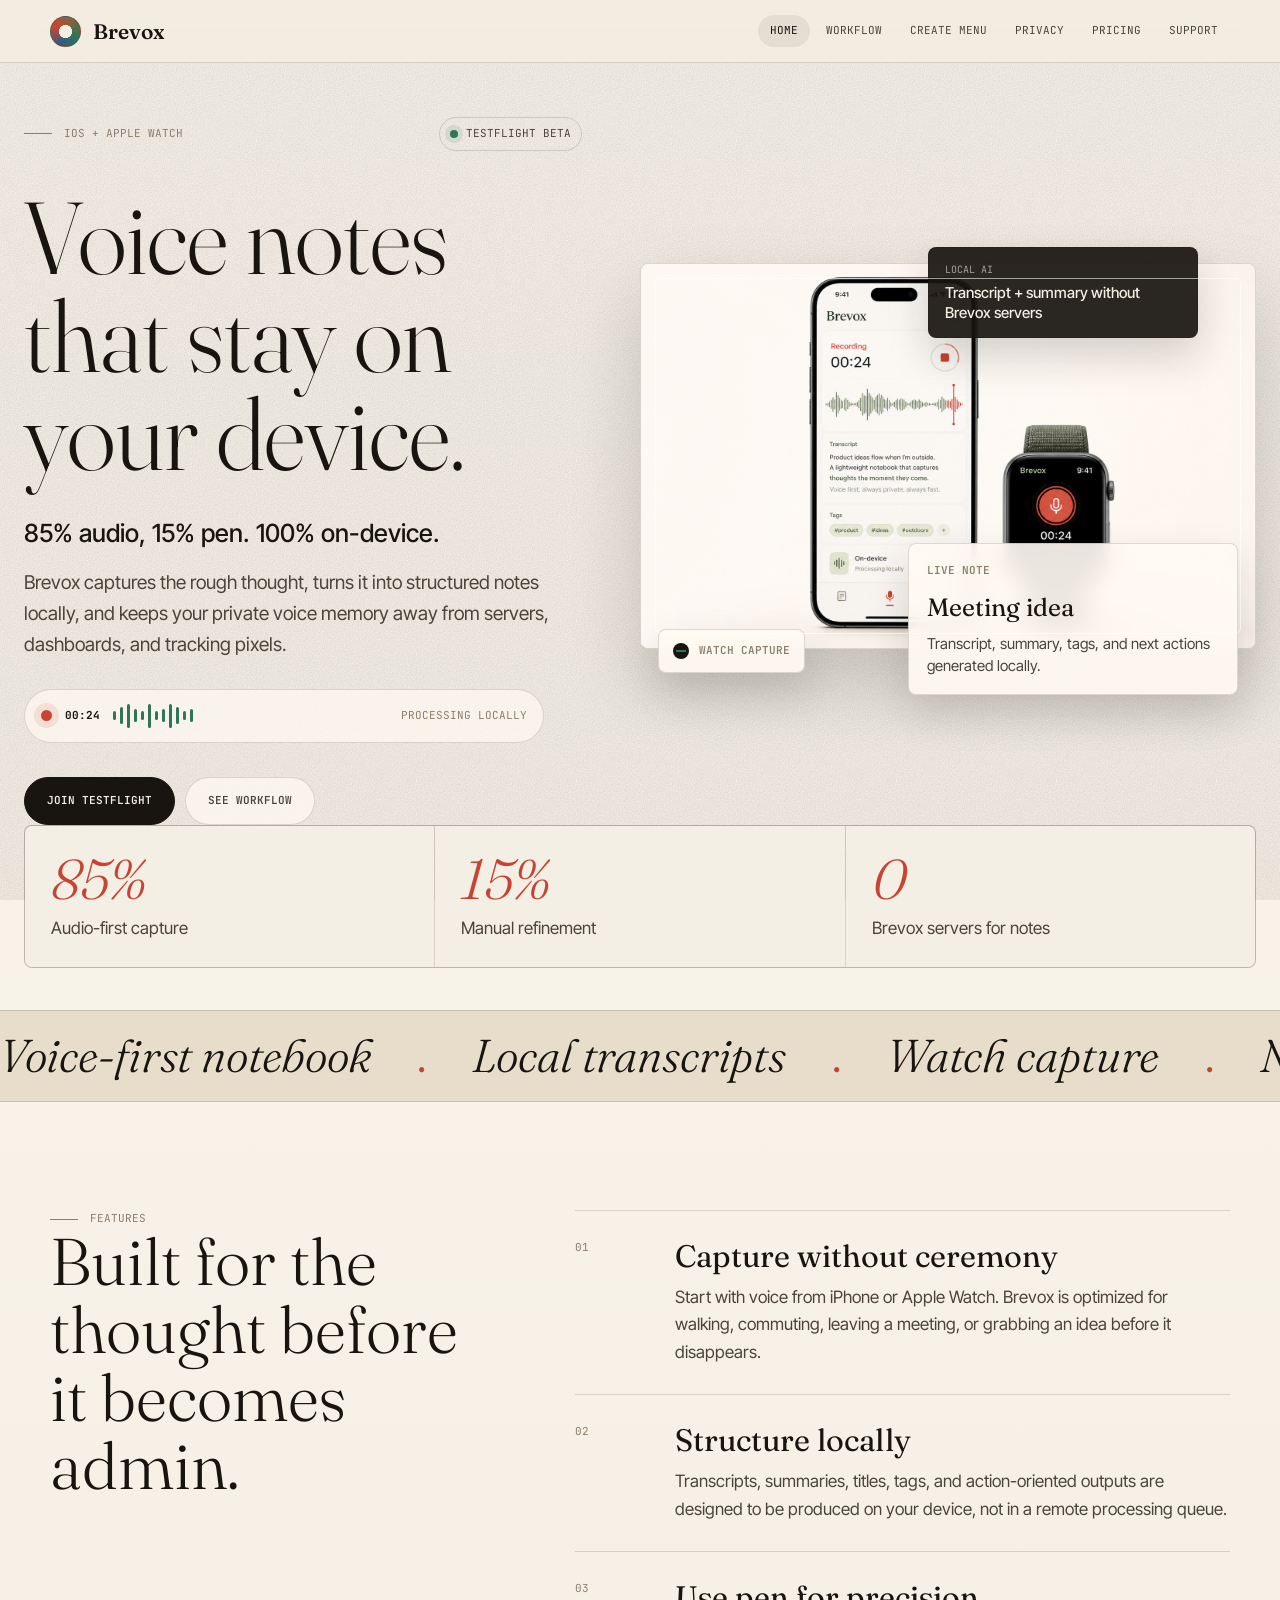
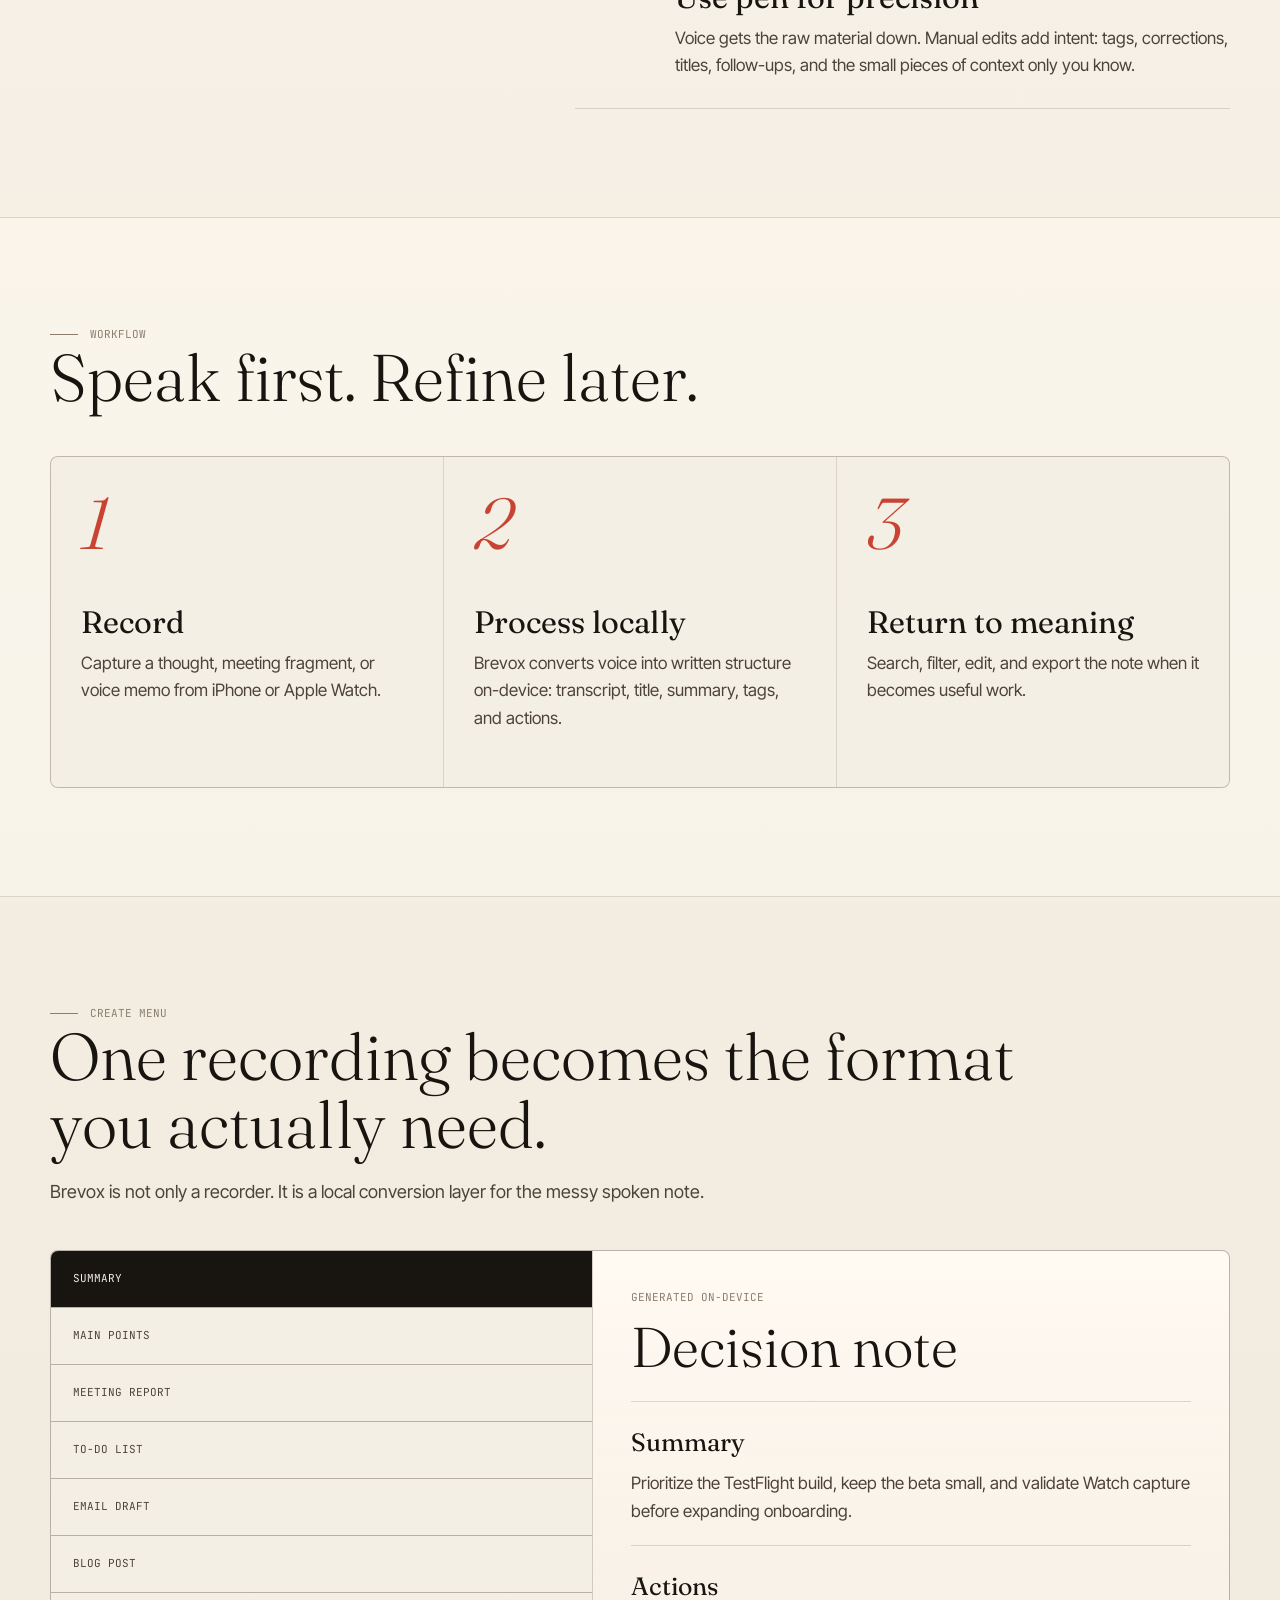
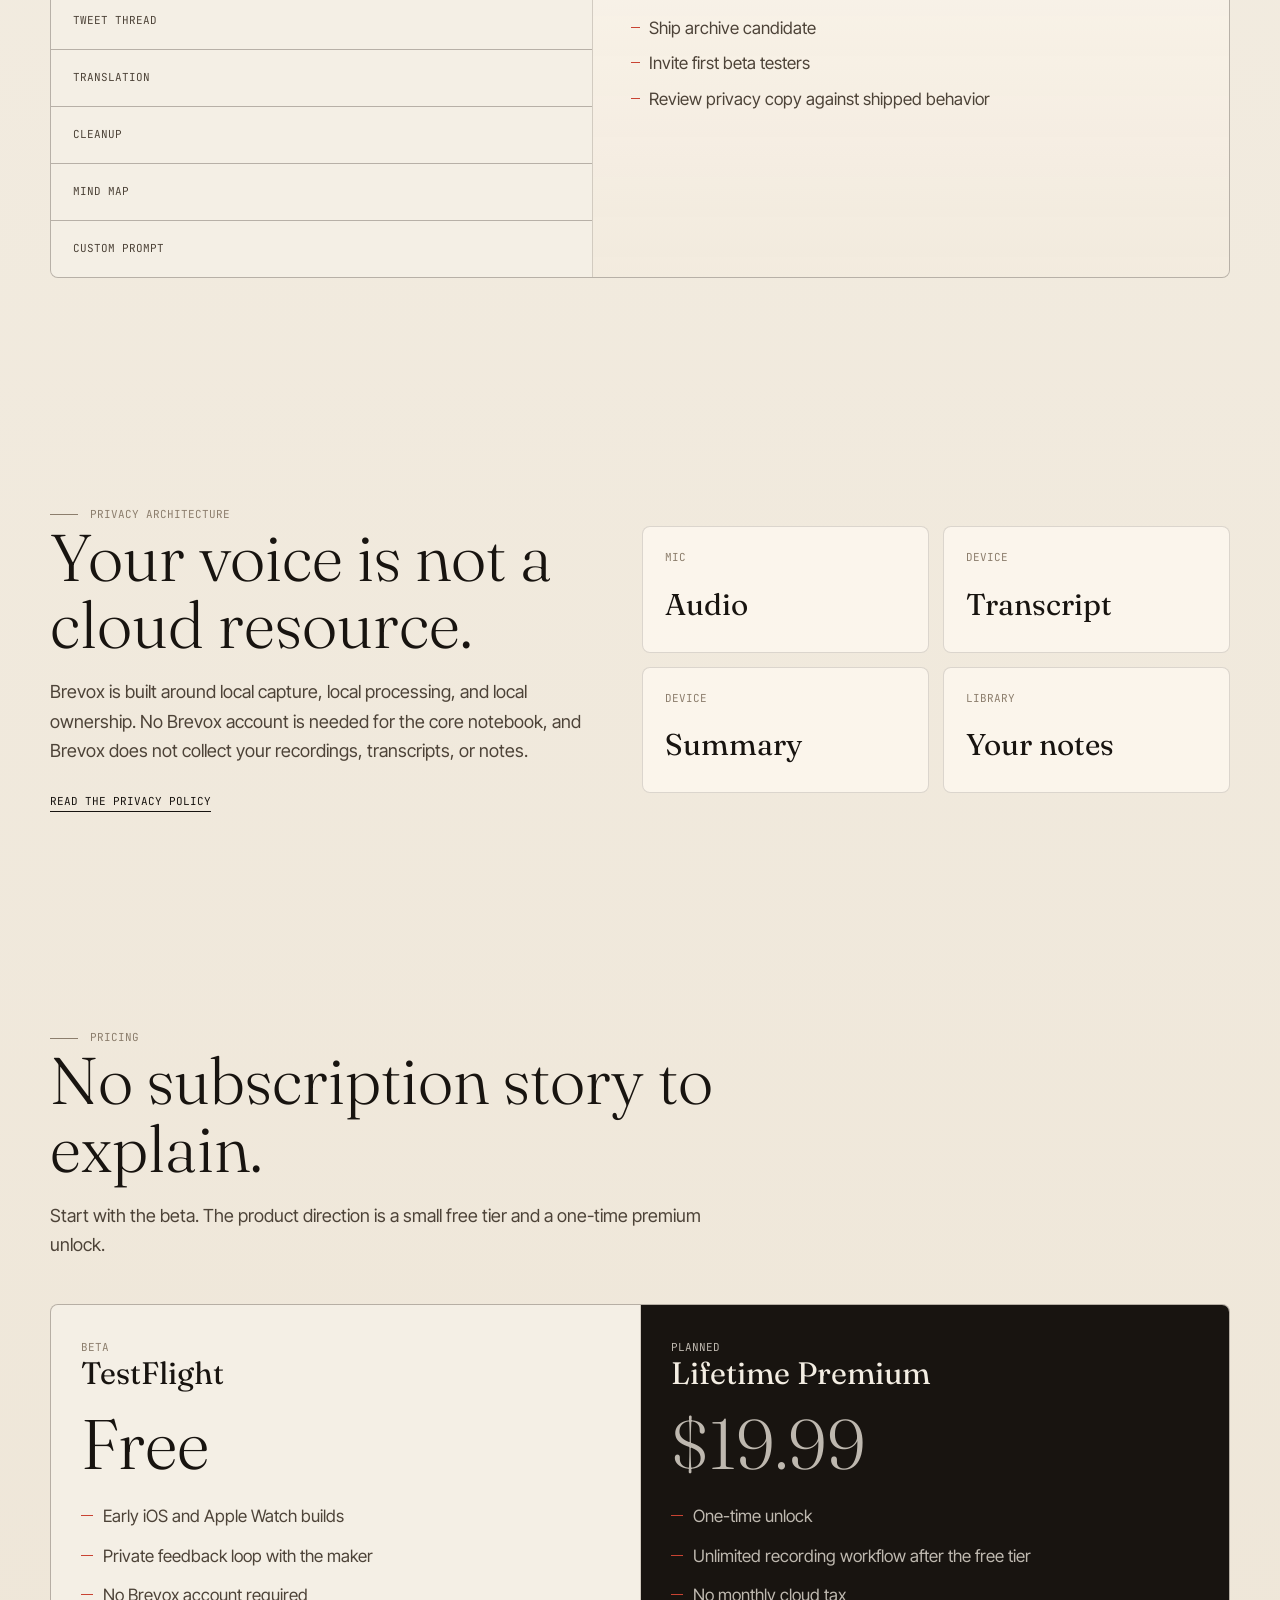
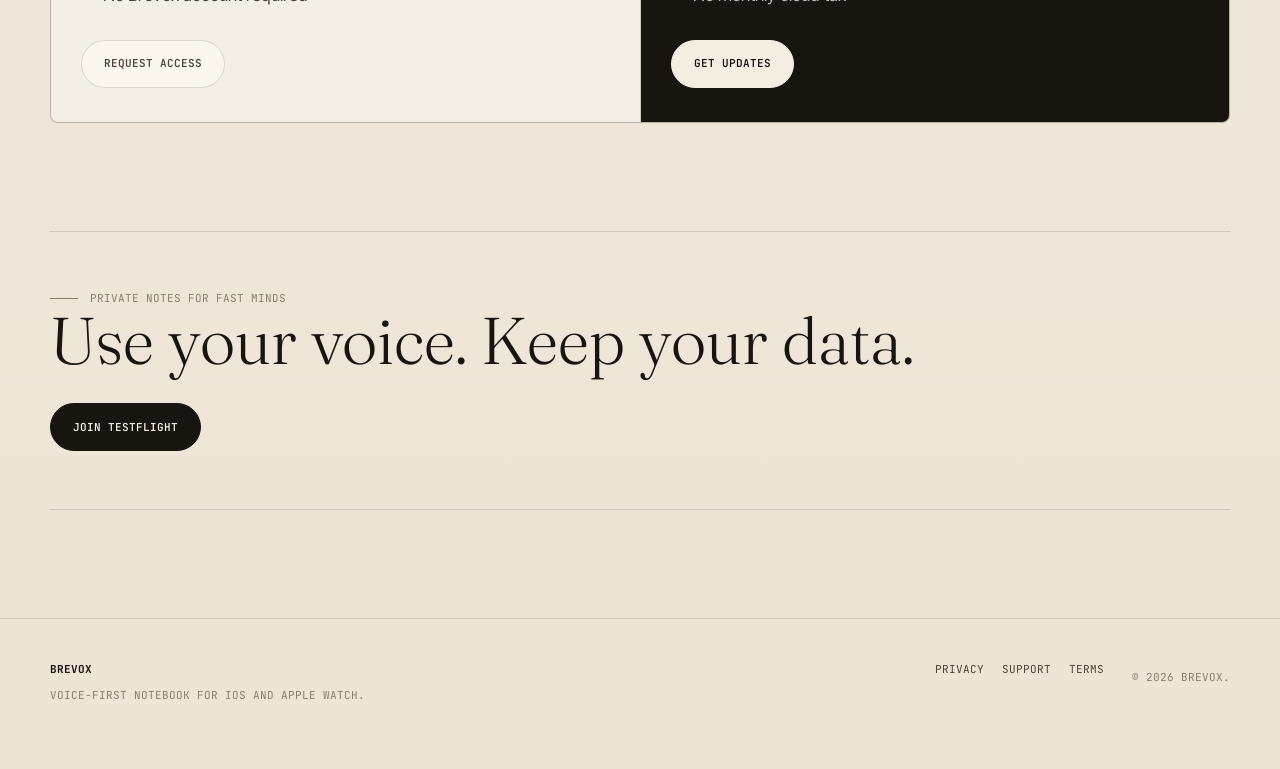
==== commit 00fa6076: "feat(site): add product-grade voice workflow Add the live recording strip, local AI signal, and Crea" ====
--- a/index.html
+++ b/index.html
@@ -23,6 +23,7 @@
       <nav class="topnav" data-nav aria-label="Primary navigation">
         <a class="active" href="./">Home</a>
         <a href="#workflow">Workflow</a>
+        <a href="#create">Create Menu</a>
         <a href="#privacy">Privacy</a>
         <a href="#pricing">Pricing</a>
         <a href="support/">Support</a>
@@ -40,6 +41,14 @@
             <h1>Voice notes that stay on your device.</h1>
             <p class="hero-lede">85% audio, 15% pen. 100% on-device.</p>
             <p class="hero-text">Brevox captures the rough thought, turns it into structured notes locally, and keeps your private voice memory away from servers, dashboards, and tracking pixels.</p>
+            <div class="recording-strip" aria-label="Local recording status">
+              <span class="record-dot"></span>
+              <strong>00:24</strong>
+              <div class="waveform" aria-hidden="true">
+                <i></i><i></i><i></i><i></i><i></i><i></i><i></i><i></i><i></i><i></i><i></i><i></i>
+              </div>
+              <span>Processing locally</span>
+            </div>
             <div class="hero-actions">
               <a class="button primary" href="mailto:rrojo.va@gmail.com?subject=Brevox%20TestFlight%20access">Join TestFlight</a>
               <a class="button secondary" href="#workflow">See workflow</a>
@@ -58,6 +67,10 @@
             <div class="watch-chip">
               <span></span>
               <strong>Watch capture</strong>
+            </div>
+            <div class="local-badge">
+              <span>Local AI</span>
+              <strong>Transcript + summary without Brevox servers</strong>
             </div>
           </div>
         </div>
@@ -147,6 +160,45 @@
         </div>
       </section>
 
+      <section class="section create-section" id="create">
+        <div class="section-heading wide" data-reveal>
+          <p class="eyebrow">Create Menu</p>
+          <h2>One recording becomes the format you actually need.</h2>
+          <p>Brevox is not only a recorder. It is a local conversion layer for the messy spoken note.</p>
+        </div>
+        <div class="create-grid">
+          <div class="output-menu" data-reveal aria-label="Brevox output types">
+            <span>Summary</span>
+            <span>Main points</span>
+            <span>Meeting report</span>
+            <span>To-do list</span>
+            <span>Email draft</span>
+            <span>Blog post</span>
+            <span>Tweet thread</span>
+            <span>Translation</span>
+            <span>Cleanup</span>
+            <span>Mind map</span>
+            <span>Custom prompt</span>
+          </div>
+          <article class="output-preview" data-reveal>
+            <p class="preview-kicker">Generated on-device</p>
+            <h3>Decision note</h3>
+            <div class="preview-block">
+              <strong>Summary</strong>
+              <p>Prioritize the TestFlight build, keep the beta small, and validate Watch capture before expanding onboarding.</p>
+            </div>
+            <div class="preview-block">
+              <strong>Actions</strong>
+              <ul>
+                <li>Ship archive candidate</li>
+                <li>Invite first beta testers</li>
+                <li>Review privacy copy against shipped behavior</li>
+              </ul>
+            </div>
+          </article>
+        </div>
+      </section>
+
       <section class="privacy-band" id="privacy">
         <div class="privacy-copy" data-reveal>
           <p class="eyebrow">Privacy architecture</p>
--- a/assets/style.css
+++ b/assets/style.css
@@ -248,6 +248,73 @@
   font-size: 19px;
 }
 
+.recording-strip {
+  display: grid;
+  grid-template-columns: auto auto minmax(120px, 1fr) auto;
+  align-items: center;
+  gap: 13px;
+  max-width: 520px;
+  min-height: 54px;
+  margin-top: 28px;
+  border: 1px solid var(--rule);
+  border-radius: 999px;
+  background: color-mix(in srgb, var(--surface) 70%, transparent);
+  padding: 9px 16px;
+}
+
+.record-dot {
+  width: 11px;
+  height: 11px;
+  border-radius: 50%;
+  background: var(--accent);
+  box-shadow: 0 0 0 7px rgba(201, 67, 50, 0.12);
+  animation: pulse-dot 2.4s ease-in-out infinite;
+}
+
+.recording-strip strong,
+.recording-strip span:not(.record-dot) {
+  font-family: var(--font-mono);
+  font-size: 11px;
+  letter-spacing: 0;
+  text-transform: uppercase;
+}
+
+.recording-strip span:not(.record-dot) {
+  color: var(--ink-faint);
+  white-space: nowrap;
+}
+
+.waveform {
+  display: flex;
+  align-items: center;
+  gap: 4px;
+  height: 28px;
+  min-width: 0;
+}
+
+.waveform i {
+  display: block;
+  width: 3px;
+  height: 9px;
+  border-radius: 999px;
+  background: var(--green);
+  animation: wave 1.6s ease-in-out infinite;
+}
+
+.waveform i:nth-child(2n) { height: 17px; animation-delay: 0.12s; }
+.waveform i:nth-child(3n) { height: 24px; animation-delay: 0.24s; }
+.waveform i:nth-child(4n) { height: 13px; animation-delay: 0.36s; }
+
+@keyframes pulse-dot {
+  0%, 100% { box-shadow: 0 0 0 5px rgba(201, 67, 50, 0.1); }
+  50% { box-shadow: 0 0 0 10px rgba(201, 67, 50, 0.03); }
+}
+
+@keyframes wave {
+  0%, 100% { transform: scaleY(0.72); opacity: 0.68; }
+  50% { transform: scaleY(1.12); opacity: 1; }
+}
+
 .hero-actions {
   display: flex;
   flex-wrap: wrap;
@@ -376,6 +443,36 @@
   background:
     linear-gradient(var(--green), var(--green)) center / 10px 2px no-repeat,
     var(--ink);
+}
+
+.local-badge {
+  position: absolute;
+  right: 58px;
+  top: 8px;
+  width: min(270px, 44%);
+  border: 1px solid var(--rule);
+  border-radius: 8px;
+  background: color-mix(in srgb, var(--ink) 92%, transparent);
+  box-shadow: 0 18px 42px rgba(24, 20, 16, 0.18);
+  color: var(--paper);
+  padding: 14px 16px;
+}
+
+.local-badge span {
+  display: block;
+  margin-bottom: 5px;
+  color: color-mix(in srgb, var(--paper) 62%, transparent);
+  font-family: var(--font-mono);
+  font-size: 10px;
+  letter-spacing: 0;
+  text-transform: uppercase;
+}
+
+.local-badge strong {
+  display: block;
+  font-size: 15px;
+  font-weight: 500;
+  line-height: 1.35;
 }
 
 .hero-metrics {
@@ -569,6 +666,115 @@
   line-height: 1;
 }
 
+.create-section {
+  padding-bottom: 120px;
+}
+
+.create-section .section-heading {
+  margin-bottom: 44px;
+}
+
+.create-grid {
+  display: grid;
+  grid-template-columns: minmax(0, 0.92fr) minmax(360px, 1.08fr);
+  gap: 1px;
+  border: 1px solid var(--rule);
+  border-radius: 8px;
+  background: var(--rule);
+  overflow: hidden;
+}
+
+.output-menu {
+  display: grid;
+  align-content: start;
+  gap: 1px;
+  background: var(--rule);
+}
+
+.output-menu span {
+  display: flex;
+  align-items: center;
+  min-height: 56px;
+  background: color-mix(in srgb, var(--paper) 91%, white);
+  color: var(--ink-soft);
+  font-family: var(--font-mono);
+  font-size: 11px;
+  letter-spacing: 0;
+  padding: 0 22px;
+  text-transform: uppercase;
+}
+
+.output-menu span:first-child,
+.output-menu span:hover {
+  background: var(--ink);
+  color: var(--paper);
+}
+
+.output-preview {
+  min-width: 0;
+  background:
+    linear-gradient(180deg, rgba(255, 250, 242, 0.92), rgba(232, 221, 203, 0.42)),
+    color-mix(in srgb, var(--surface) 88%, transparent);
+  padding: 38px;
+}
+
+.preview-kicker {
+  color: var(--ink-faint);
+  font-family: var(--font-mono);
+  font-size: 11px;
+  letter-spacing: 0;
+  text-transform: uppercase;
+}
+
+.output-preview h3 {
+  margin: 12px 0 26px;
+  font-family: var(--font-display);
+  font-size: 56px;
+  font-weight: 300;
+  letter-spacing: 0;
+  line-height: 1;
+}
+
+.preview-block {
+  border-top: 1px solid var(--rule);
+  padding: 20px 0 0;
+  margin-top: 20px;
+}
+
+.preview-block strong {
+  display: block;
+  margin-bottom: 8px;
+  font-family: var(--font-display);
+  font-size: 25px;
+  font-weight: 400;
+}
+
+.preview-block p,
+.preview-block li {
+  color: var(--ink-soft);
+}
+
+.preview-block ul {
+  display: grid;
+  gap: 8px;
+  list-style: none;
+}
+
+.preview-block li {
+  position: relative;
+  padding-left: 18px;
+}
+
+.preview-block li::before {
+  content: "";
+  position: absolute;
+  top: 0.72em;
+  left: 0;
+  width: 9px;
+  height: 1px;
+  background: var(--accent);
+}
+
 .privacy-band {
   display: grid;
   grid-template-columns: minmax(0, 0.95fr) minmax(420px, 1.05fr);
@@ -831,7 +1037,8 @@
 
   .cinema-grid,
   .privacy-band,
-  .section.split {
+  .section.split,
+  .create-grid {
     grid-template-columns: 1fr;
   }
 
@@ -912,7 +1119,8 @@
 
   .hero-metrics,
   .workflow-grid,
-  .pricing-grid {
+  .pricing-grid,
+  .privacy-flow {
     grid-template-columns: 1fr;
   }
 
@@ -942,10 +1150,6 @@
     min-height: 0;
   }
 
-  .privacy-flow {
-    grid-template-columns: 1fr;
-  }
-
   .flow-arrow {
     padding-left: 22px;
   }
@@ -965,10 +1169,28 @@
   }
 
   .live-note,
-  .watch-chip {
+  .watch-chip,
+  .local-badge {
     position: static;
     width: 100%;
     margin-top: 10px;
+  }
+
+  .recording-strip {
+    grid-template-columns: auto auto 1fr;
+    border-radius: 8px;
+  }
+
+  .recording-strip span:not(.record-dot) {
+    grid-column: 1 / -1;
+  }
+
+  .output-preview {
+    padding: 28px 22px;
+  }
+
+  .output-preview h3 {
+    font-size: 42px;
   }
 
   .feature-line {
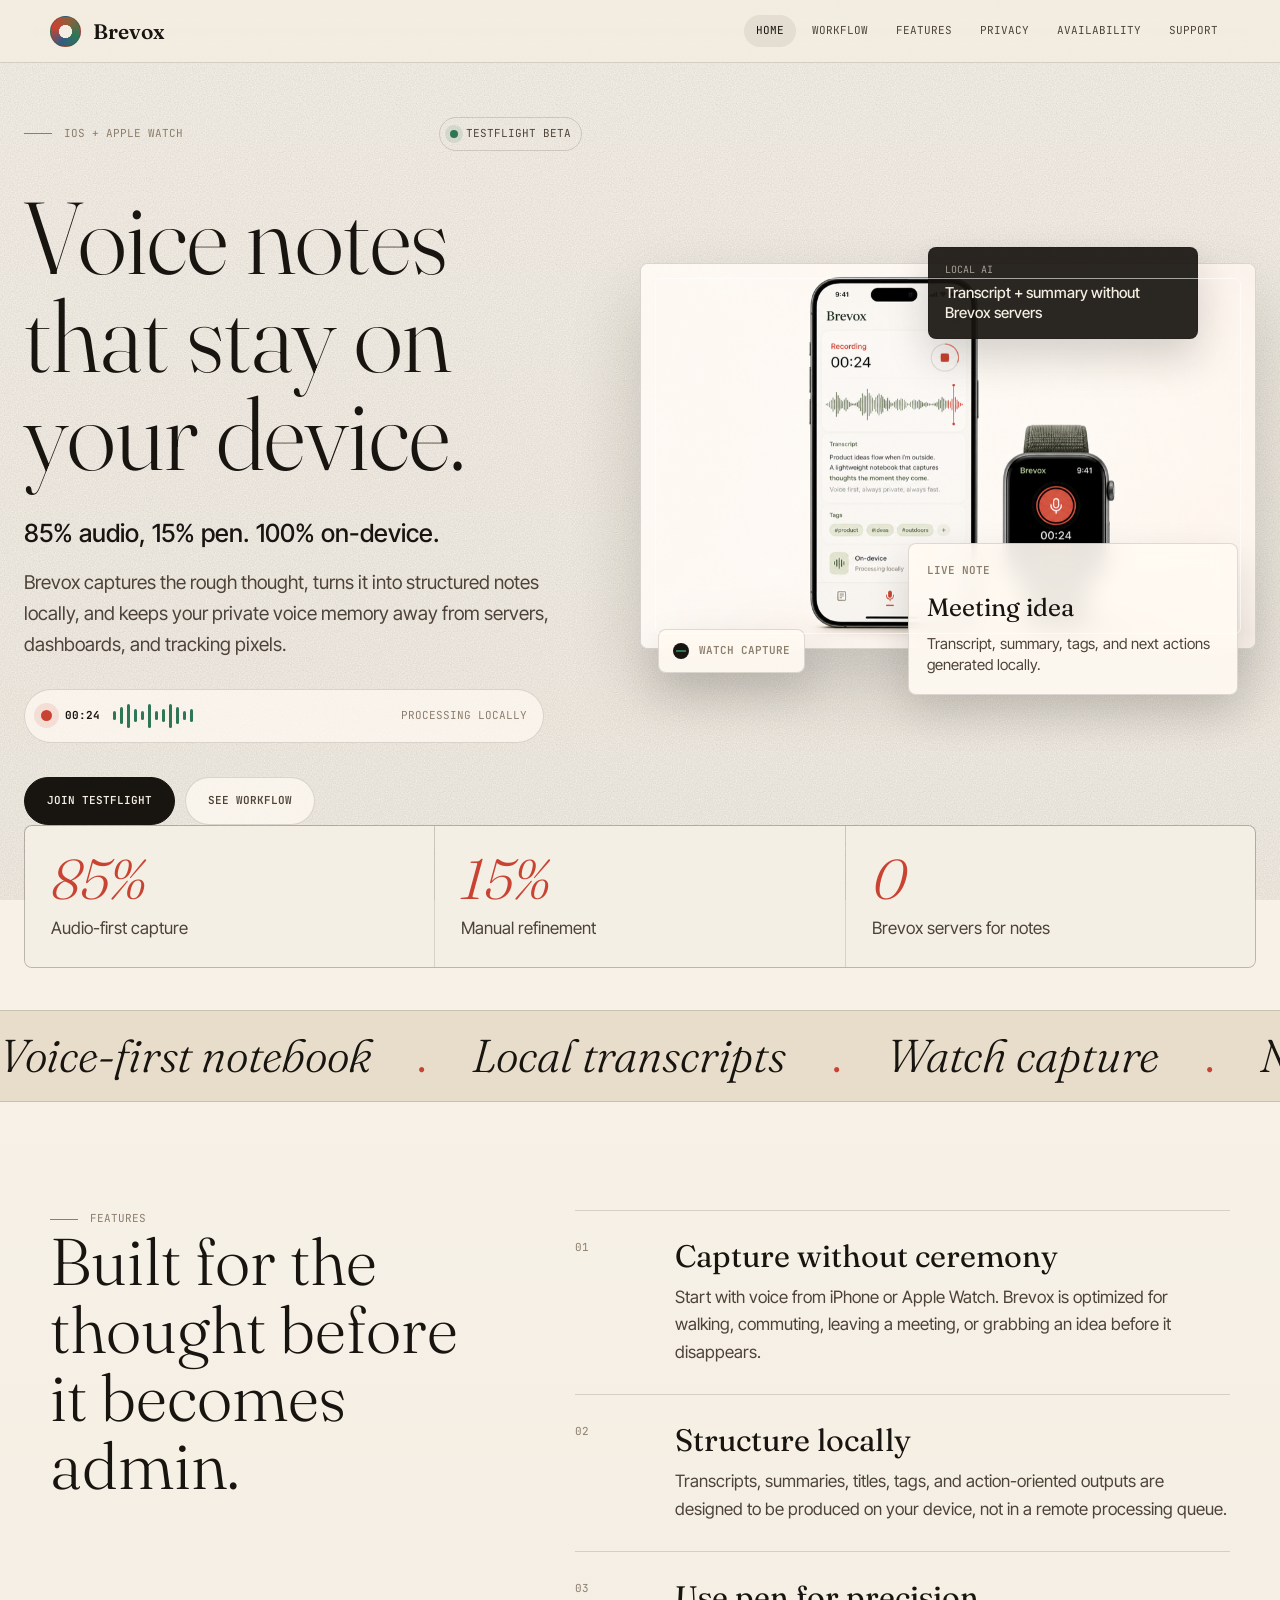
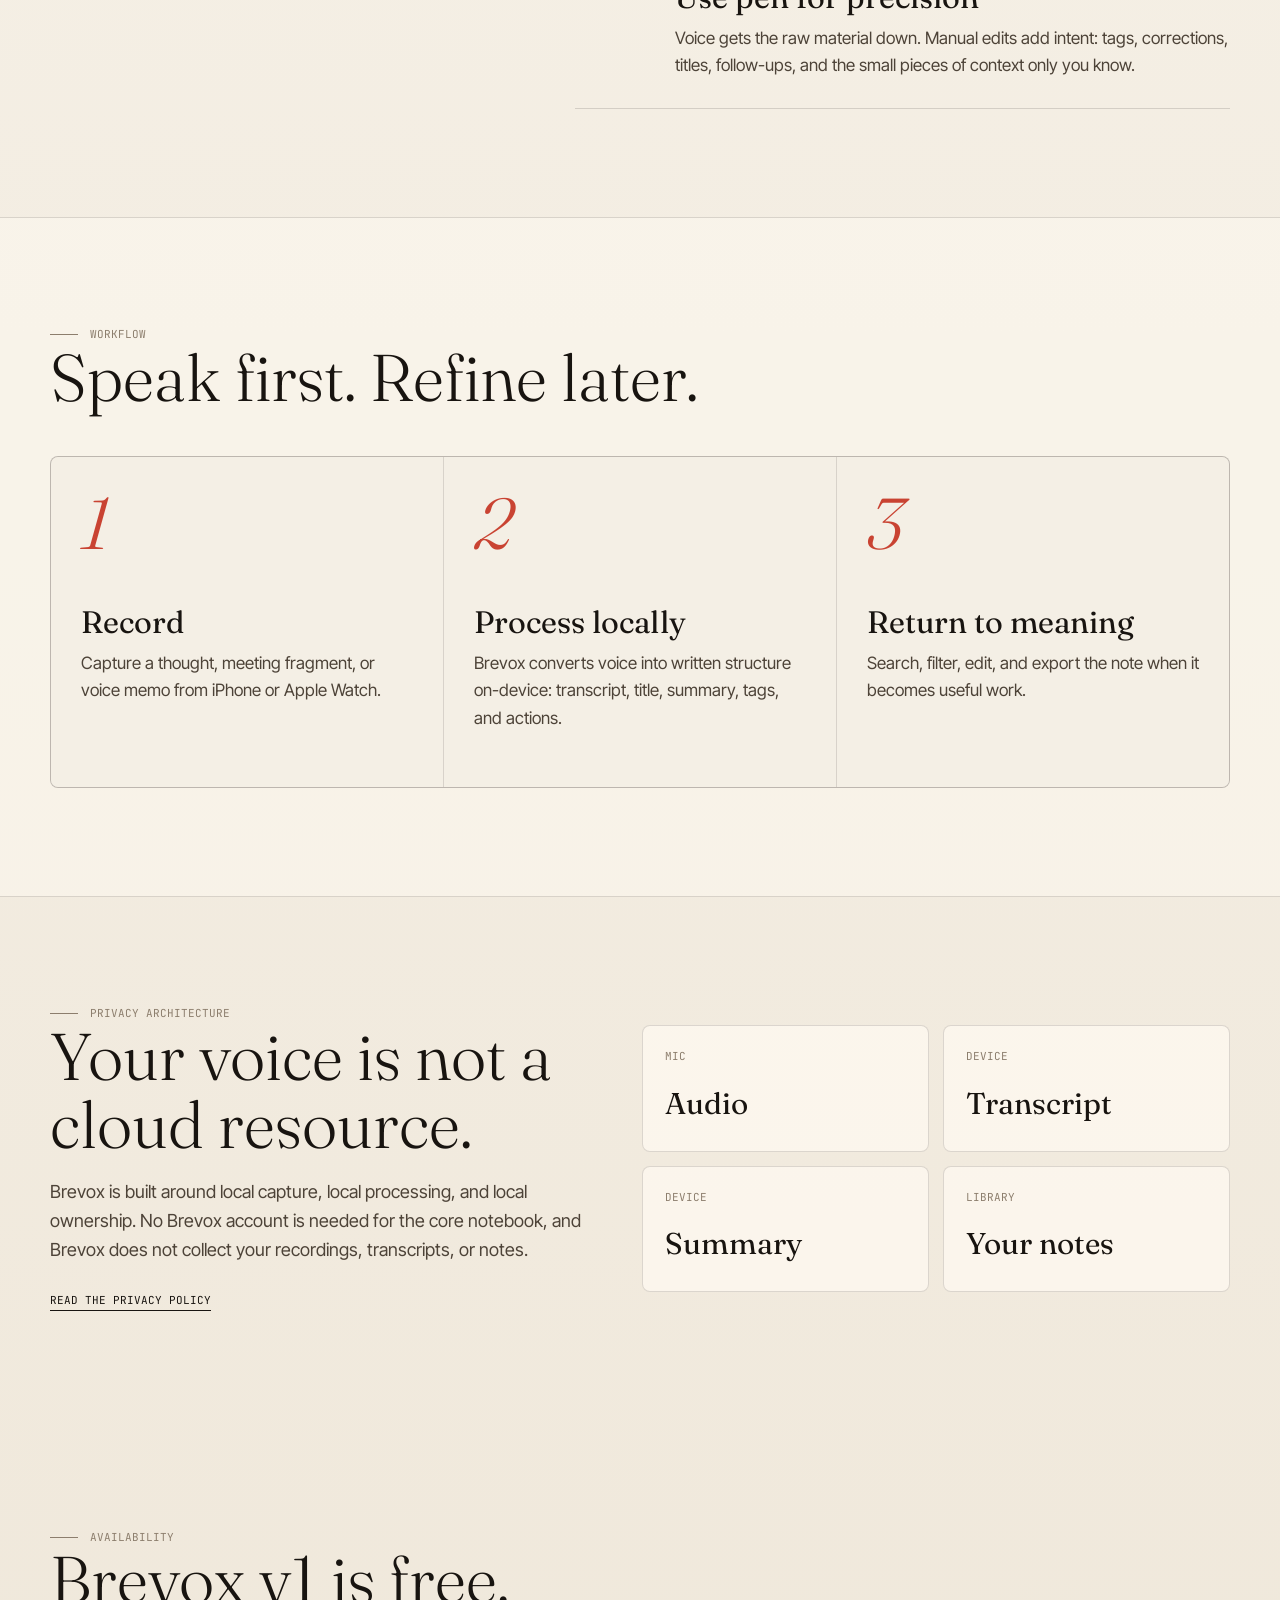
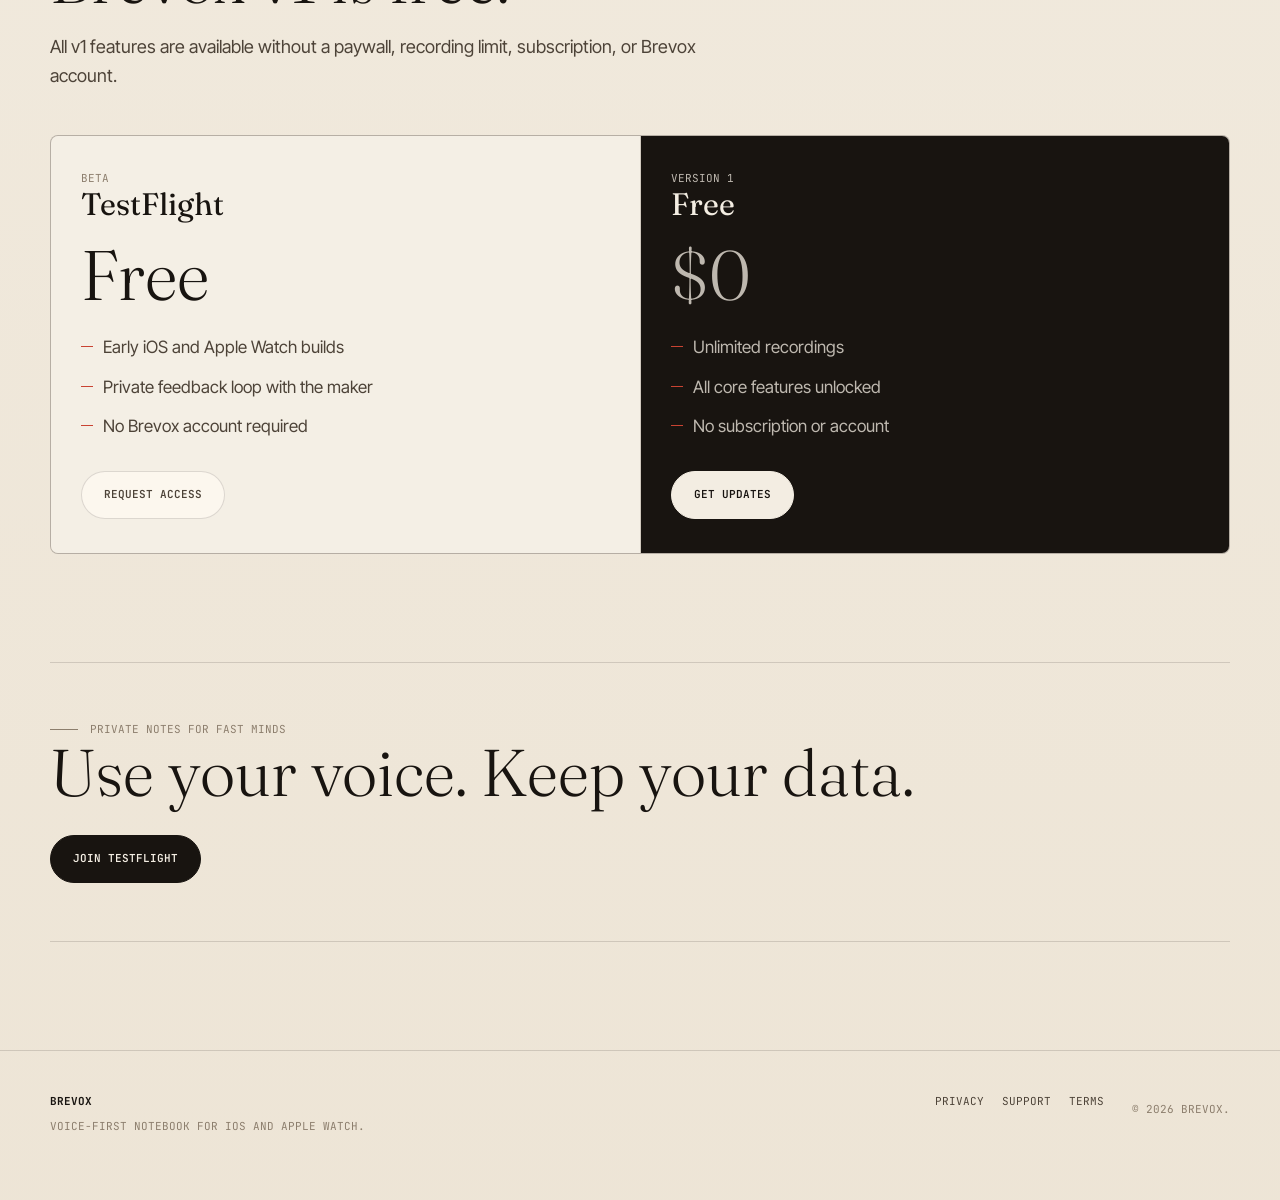
==== commit 9994b8bb: "fix(site): align landing with free v1" ====
--- a/index.html
+++ b/index.html
@@ -23,9 +23,9 @@
       <nav class="topnav" data-nav aria-label="Primary navigation">
         <a class="active" href="./">Home</a>
         <a href="#workflow">Workflow</a>
-        <a href="#create">Create Menu</a>
+        <a href="#features">Features</a>
         <a href="#privacy">Privacy</a>
-        <a href="#pricing">Pricing</a>
+        <a href="#availability">Availability</a>
         <a href="support/">Support</a>
       </nav>
     </header>
@@ -97,12 +97,12 @@
           <span>Local transcripts</span>
           <span>Watch capture</span>
           <span>No tracking</span>
-          <span>Lifetime unlock</span>
+          <span>On-device Ask</span>
           <span>Voice-first notebook</span>
           <span>Local transcripts</span>
           <span>Watch capture</span>
           <span>No tracking</span>
-          <span>Lifetime unlock</span>
+          <span>On-device Ask</span>
         </div>
       </section>
 
@@ -160,45 +160,6 @@
         </div>
       </section>
 
-      <section class="section create-section" id="create">
-        <div class="section-heading wide" data-reveal>
-          <p class="eyebrow">Create Menu</p>
-          <h2>One recording becomes the format you actually need.</h2>
-          <p>Brevox is not only a recorder. It is a local conversion layer for the messy spoken note.</p>
-        </div>
-        <div class="create-grid">
-          <div class="output-menu" data-reveal aria-label="Brevox output types">
-            <span>Summary</span>
-            <span>Main points</span>
-            <span>Meeting report</span>
-            <span>To-do list</span>
-            <span>Email draft</span>
-            <span>Blog post</span>
-            <span>Tweet thread</span>
-            <span>Translation</span>
-            <span>Cleanup</span>
-            <span>Mind map</span>
-            <span>Custom prompt</span>
-          </div>
-          <article class="output-preview" data-reveal>
-            <p class="preview-kicker">Generated on-device</p>
-            <h3>Decision note</h3>
-            <div class="preview-block">
-              <strong>Summary</strong>
-              <p>Prioritize the TestFlight build, keep the beta small, and validate Watch capture before expanding onboarding.</p>
-            </div>
-            <div class="preview-block">
-              <strong>Actions</strong>
-              <ul>
-                <li>Ship archive candidate</li>
-                <li>Invite first beta testers</li>
-                <li>Review privacy copy against shipped behavior</li>
-              </ul>
-            </div>
-          </article>
-        </div>
-      </section>
-
       <section class="privacy-band" id="privacy">
         <div class="privacy-copy" data-reveal>
           <p class="eyebrow">Privacy architecture</p>
@@ -229,11 +190,11 @@
         </div>
       </section>
 
-      <section class="section pricing-section" id="pricing">
+      <section class="section pricing-section" id="availability">
         <div class="section-heading" data-reveal>
-          <p class="eyebrow">Pricing</p>
-          <h2>No subscription story to explain.</h2>
-          <p>Start with the beta. The product direction is a small free tier and a one-time premium unlock.</p>
+          <p class="eyebrow">Availability</p>
+          <h2>Brevox v1 is free.</h2>
+          <p>All v1 features are available without a paywall, recording limit, subscription, or Brevox account.</p>
         </div>
         <div class="pricing-grid">
           <article class="price-card" data-reveal>
@@ -248,15 +209,15 @@
             <a class="button secondary" href="mailto:rrojo.va@gmail.com?subject=Brevox%20TestFlight%20access">Request access</a>
           </article>
           <article class="price-card featured" data-reveal>
-            <p class="plan-label">Planned</p>
-            <h3>Lifetime Premium</h3>
-            <p class="price">$19.99</p>
+            <p class="plan-label">Version 1</p>
+            <h3>Free</h3>
+            <p class="price">$0</p>
             <ul>
-              <li>One-time unlock</li>
-              <li>Unlimited recording workflow after the free tier</li>
-              <li>No monthly cloud tax</li>
+              <li>Unlimited recordings</li>
+              <li>All core features unlocked</li>
+              <li>No subscription or account</li>
             </ul>
-            <a class="button primary" href="mailto:rrojo.va@gmail.com?subject=Brevox%20Premium">Get updates</a>
+            <a class="button primary" href="mailto:rrojo.va@gmail.com?subject=Brevox%20updates">Get updates</a>
           </article>
         </div>
       </section>
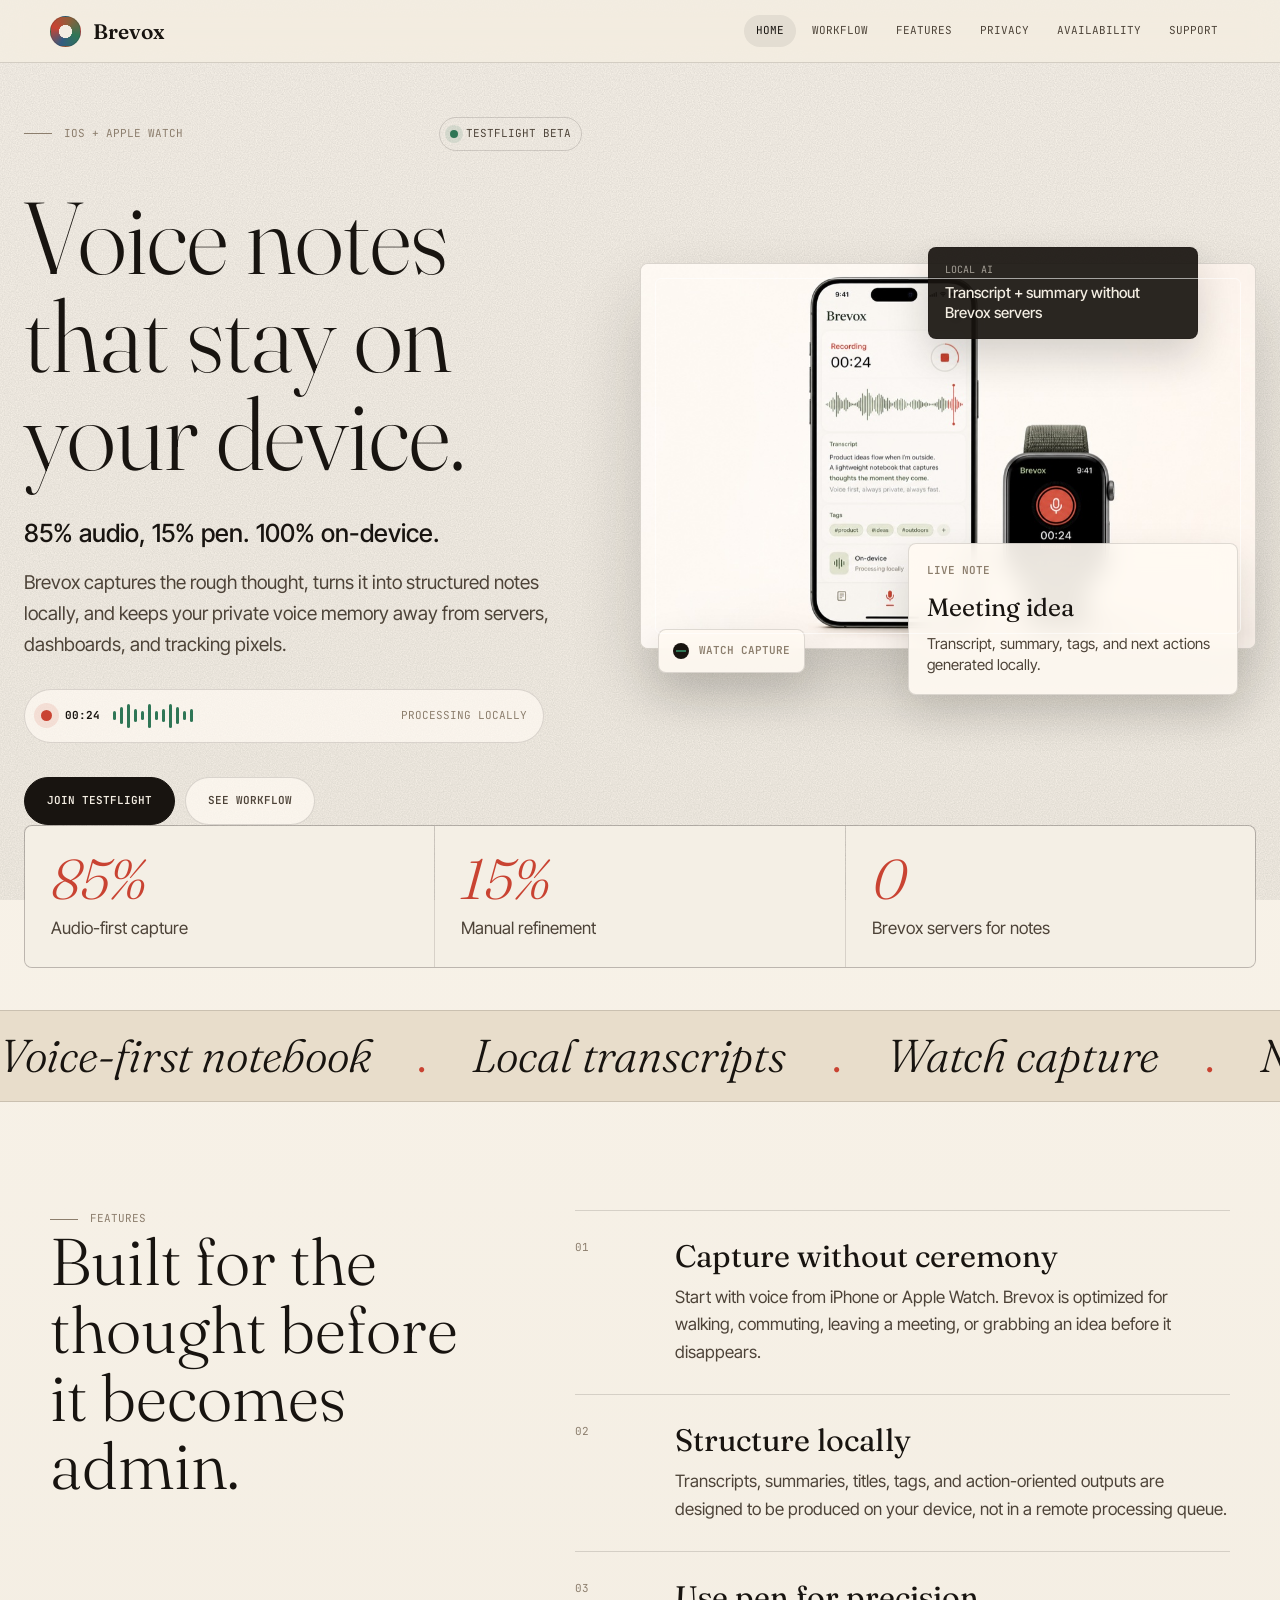
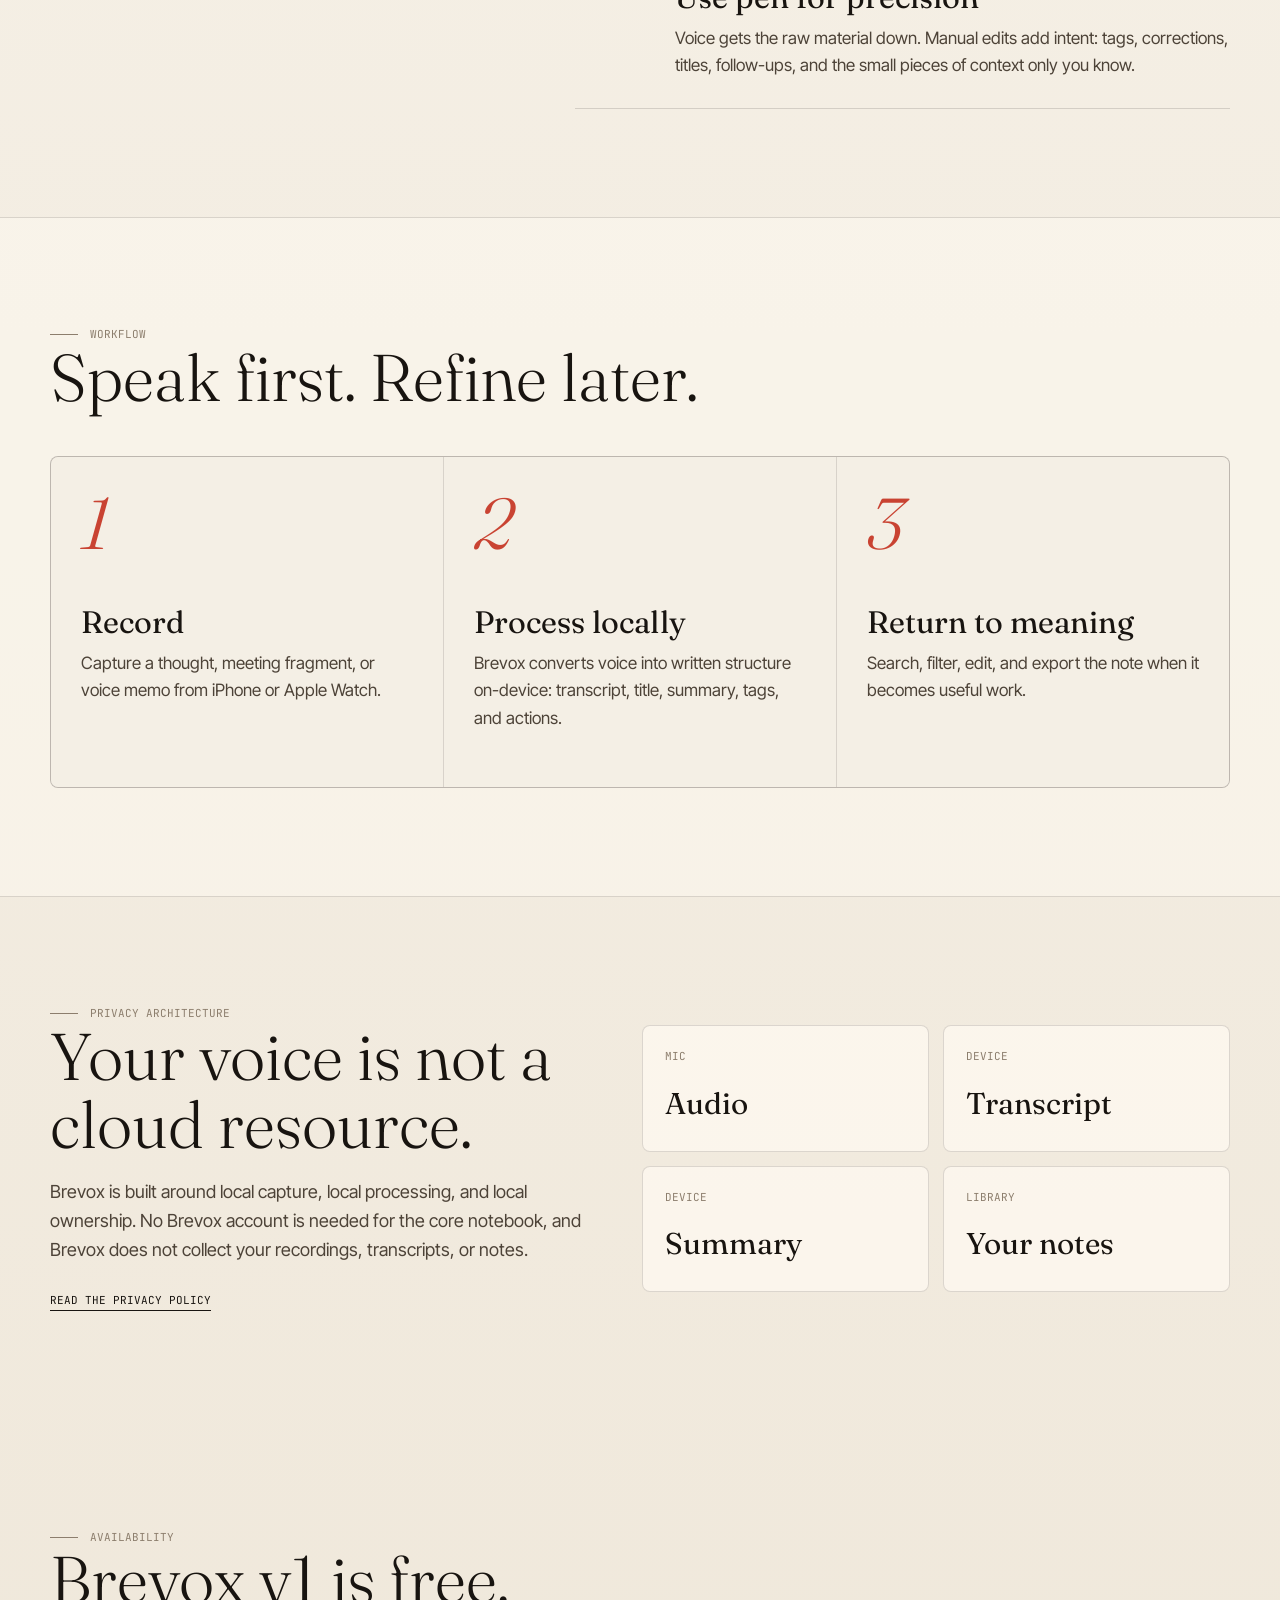
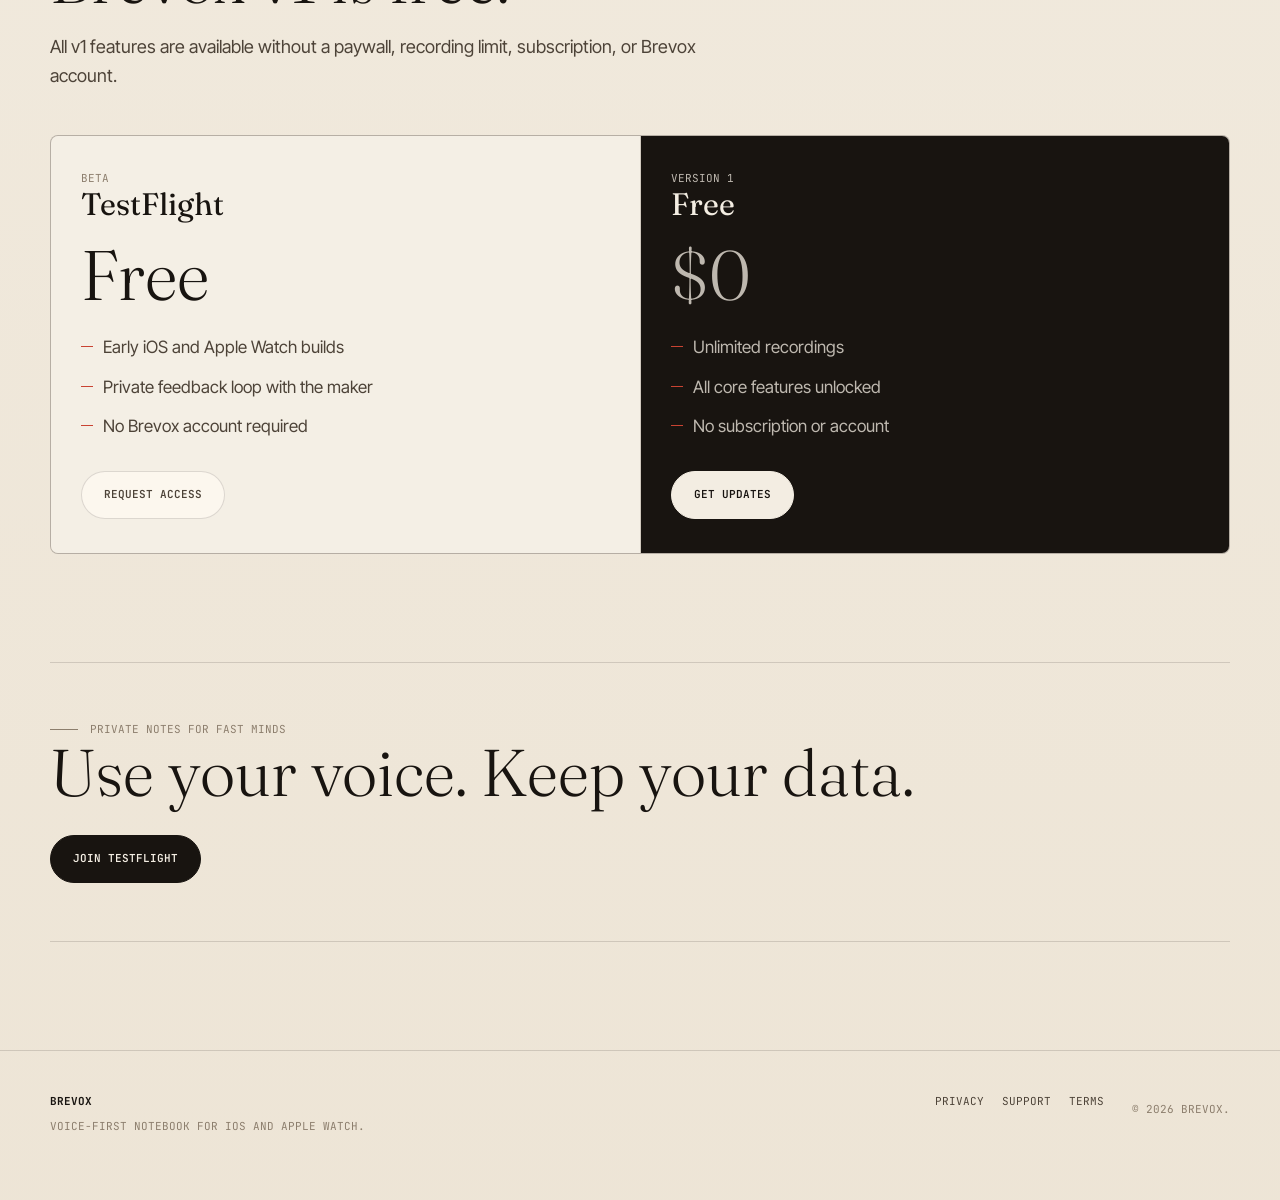
==== commit 6e2bf252: "perf(site): serve compressed hero preview" ====
--- a/index.html
+++ b/index.html
@@ -57,7 +57,7 @@
 
           <div class="product-stage" data-reveal aria-label="Brevox product preview">
             <div class="device-shell">
-              <img src="public/images/brevox-device-mockup.png" alt="Brevox iPhone and Apple Watch interface preview">
+              <img src="public/images/brevox-device-mockup.jpg" alt="Brevox iPhone and Apple Watch interface preview">
             </div>
             <div class="live-note">
               <p>Live note</p>
